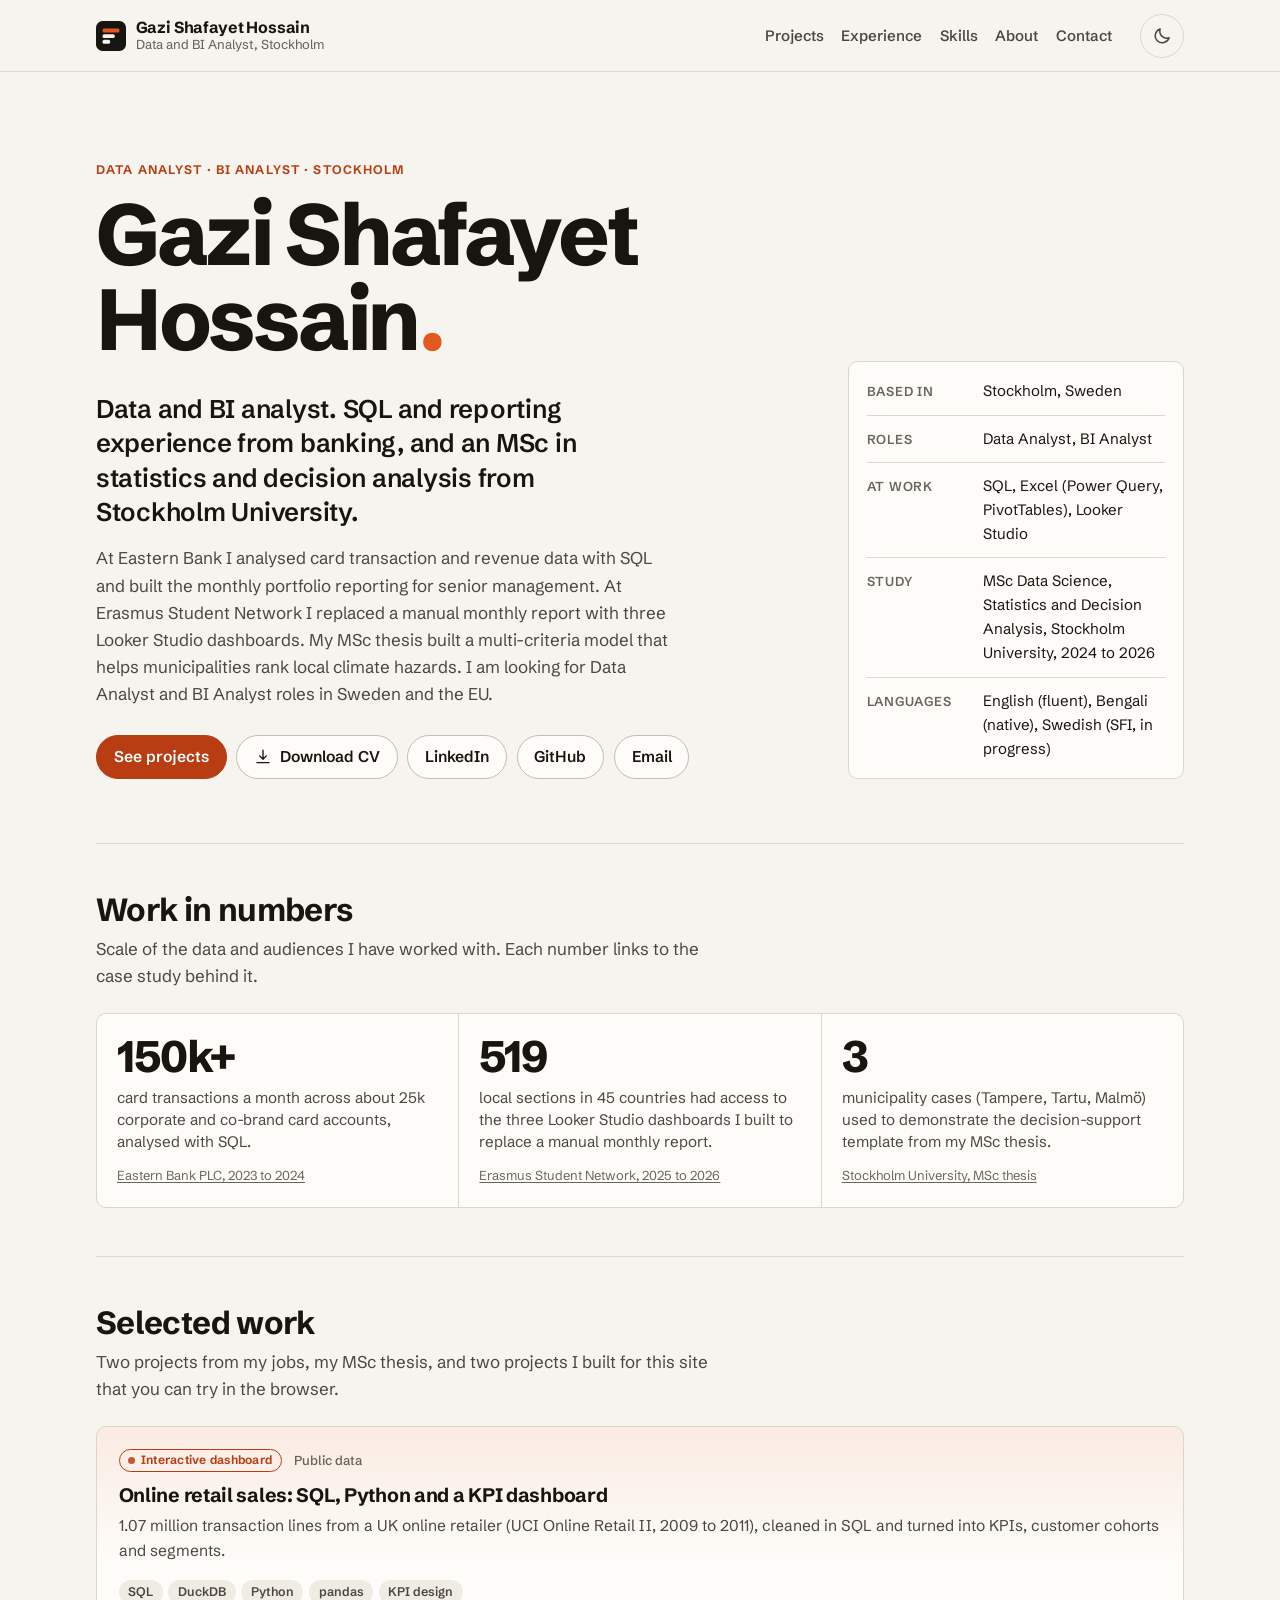
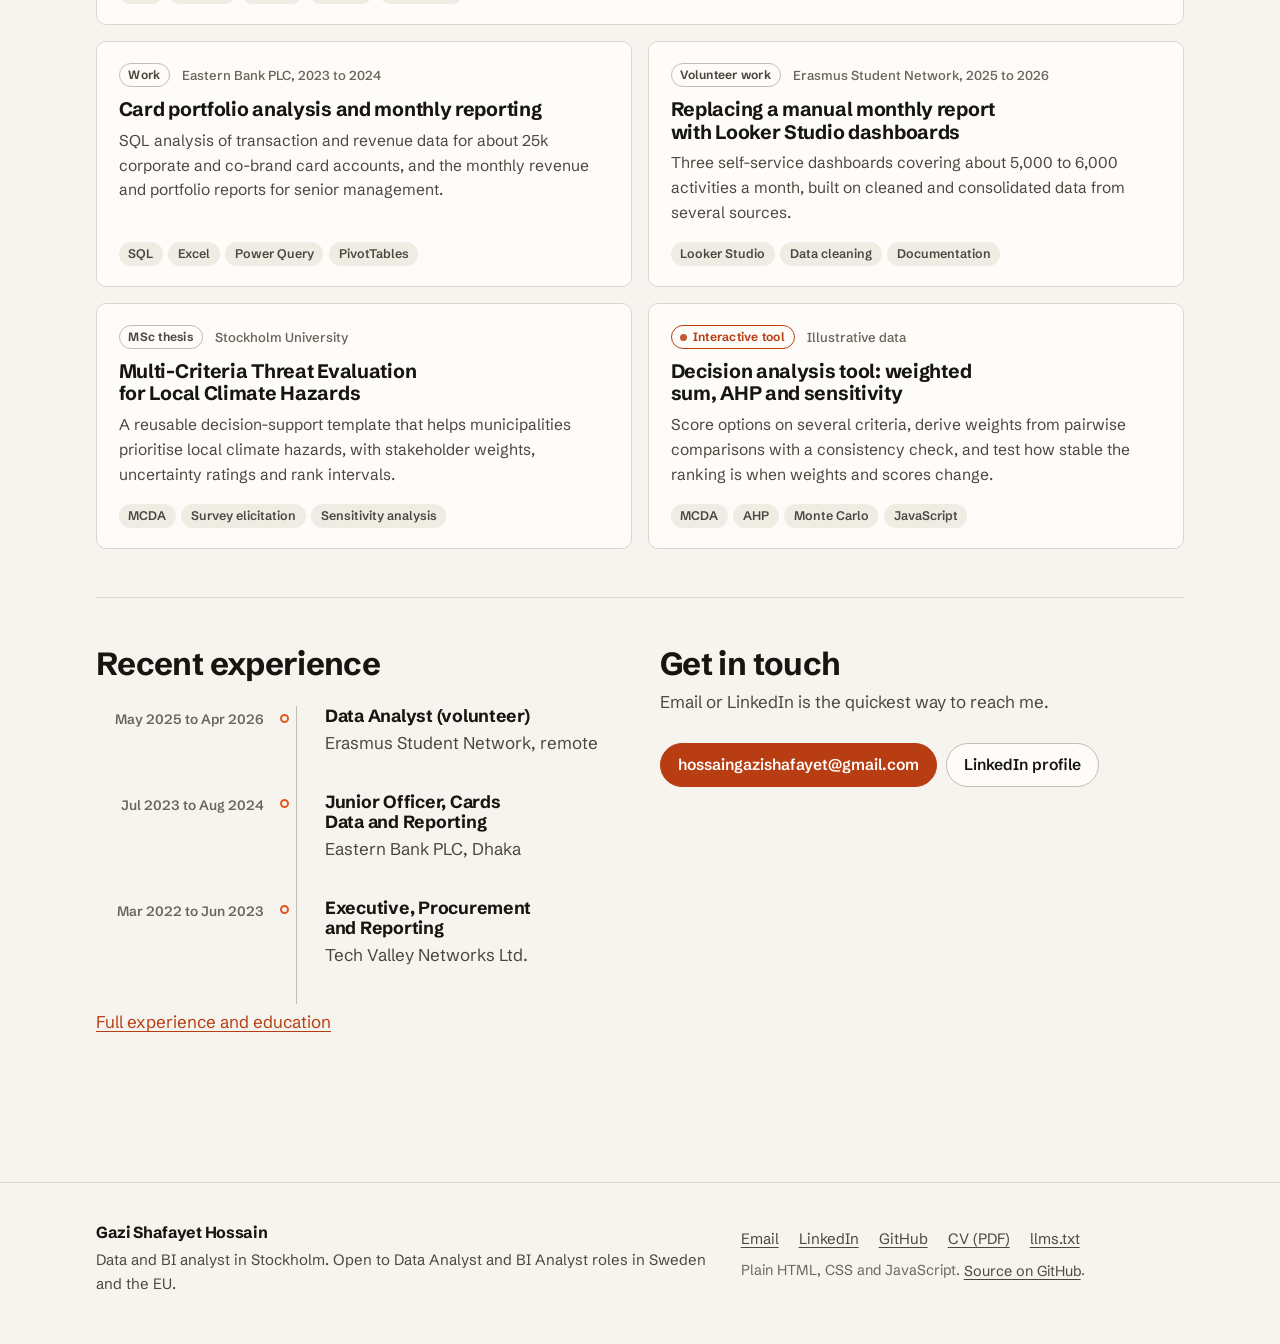
==== index.html @ 0bd7e6c5 "Scaffold site: design tokens, shared layout script, home page Co-Authored-By: Claude Opus 5.5 <norep" ====
<!doctype html>
<html lang="en">
<head>
<meta charset="utf-8">
<title>Gazi Shafayet Hossain | Data Analyst and BI Analyst in Stockholm</title>
<meta name="description" content="Data and BI analyst in Stockholm with SQL, Excel and Looker Studio work experience and an MSc in Data Science, Statistics and Decision Analysis.">
<link rel="canonical" href="https://gazish.github.io/">
<!-- layout:head -->
<meta name="viewport" content="width=device-width, initial-scale=1">
<script>try{var t=localStorage.getItem('theme');if(t==='light'||t==='dark')document.documentElement.setAttribute('data-theme',t)}catch(e){}</script>
<link rel="preload" href="/assets/fonts/schibsted-grotesk-latin-wght-normal.woff2" as="font" type="font/woff2" crossorigin>
<link rel="stylesheet" href="/assets/css/site.css">
<link rel="icon" href="/favicon.svg" type="image/svg+xml">
<link rel="icon" href="/assets/img/favicon-32.png" type="image/png" sizes="32x32">
<link rel="apple-touch-icon" href="/assets/img/apple-touch-icon.png">
<meta name="theme-color" content="#f6f4ef" media="(prefers-color-scheme: light)">
<meta name="theme-color" content="#131210" media="(prefers-color-scheme: dark)">
<meta name="author" content="Gazi Shafayet Hossain">
<meta property="og:type" content="profile">
<meta property="og:site_name" content="Gazi Shafayet Hossain">
<meta property="og:locale" content="en_GB">
<meta property="og:title" content="Gazi Shafayet Hossain | Data Analyst and BI Analyst in Stockholm">
<meta property="og:description" content="Data and BI analyst in Stockholm with SQL, Excel and Looker Studio work experience and an MSc in Data Science, Statistics and Decision Analysis.">
<meta property="og:url" content="https://gazish.github.io/">
<meta property="og:image" content="https://gazish.github.io/assets/img/og-card.png">
<meta property="og:image:width" content="1200">
<meta property="og:image:height" content="630">
<meta property="og:image:alt" content="Gazi Shafayet Hossain, Data and BI Analyst in Stockholm">
<meta property="profile:first_name" content="Gazi Shafayet">
<meta property="profile:last_name" content="Hossain">
<meta name="twitter:card" content="summary_large_image">
<meta name="twitter:title" content="Gazi Shafayet Hossain | Data Analyst and BI Analyst in Stockholm">
<meta name="twitter:description" content="Data and BI analyst in Stockholm with SQL, Excel and Looker Studio work experience and an MSc in Data Science, Statistics and Decision Analysis.">
<meta name="twitter:image" content="https://gazish.github.io/assets/img/og-card.png">
<!-- /layout:head -->
<script type="application/ld+json">
{
  "@context": "https://schema.org",
  "@graph": [
    {
      "@type": "Person",
      "@id": "https://gazish.github.io/#person",
      "name": "Gazi Shafayet Hossain",
      "givenName": "Gazi Shafayet",
      "familyName": "Hossain",
      "url": "https://gazish.github.io/",
      "jobTitle": "Data Analyst",
      "description": "Data and BI analyst based in Stockholm. SQL, Excel (Power Query, PivotTables) and Looker Studio at work in banking and at Erasmus Student Network; MSc in Data Science, Statistics and Decision Analysis from Stockholm University.",
      "email": "mailto:hossaingazishafayet@gmail.com",
      "address": { "@type": "PostalAddress", "addressLocality": "Stockholm", "addressCountry": "SE" },
      "alumniOf": [
        { "@type": "CollegeOrUniversity", "name": "Stockholm University", "sameAs": "https://www.su.se/" },
        { "@type": "CollegeOrUniversity", "name": "North South University", "sameAs": "https://www.northsouth.edu/" }
      ],
      "hasCredential": [
        { "@type": "EducationalOccupationalCredential", "credentialCategory": "degree", "name": "MSc in Data Science, Statistics and Decision Analysis", "recognizedBy": { "@type": "CollegeOrUniversity", "name": "Stockholm University" } },
        { "@type": "EducationalOccupationalCredential", "credentialCategory": "degree", "name": "BSc in Computer Science and Engineering", "recognizedBy": { "@type": "CollegeOrUniversity", "name": "North South University" } }
      ],
      "knowsAbout": [
        "Data analysis", "Business intelligence", "Reporting", "KPI design", "Dashboard design",
        "SQL", "Microsoft Excel", "Power Query", "PivotTables", "Looker Studio",
        "Python", "pandas", "NumPy", "R", "Power BI", "Tableau",
        "Statistics", "Multi-criteria decision analysis", "Analytic hierarchy process",
        "Sensitivity analysis", "Uncertainty analysis", "Decision analysis"
      ],
      "knowsLanguage": [
        { "@type": "Language", "name": "English", "alternateName": "en" },
        { "@type": "Language", "name": "Bengali", "alternateName": "bn" },
        { "@type": "Language", "name": "Swedish", "alternateName": "sv" }
      ],
      "sameAs": [
        "https://www.linkedin.com/in/gazishafayet",
        "https://github.com/gazish"
      ]
    },
    {
      "@type": "WebSite",
      "@id": "https://gazish.github.io/#website",
      "url": "https://gazish.github.io/",
      "name": "Gazi Shafayet Hossain",
      "inLanguage": "en",
      "publisher": { "@id": "https://gazish.github.io/#person" }
    },
    {
      "@type": "ProfilePage",
      "@id": "https://gazish.github.io/#profilepage",
      "url": "https://gazish.github.io/",
      "name": "Gazi Shafayet Hossain | Data Analyst and BI Analyst in Stockholm",
      "dateModified": "2026-11-04",
      "inLanguage": "en",
      "isPartOf": { "@id": "https://gazish.github.io/#website" },
      "mainEntity": { "@id": "https://gazish.github.io/#person" }
    }
  ]
}
</script>
</head>
<body>
<!-- layout:header -->
<a class="skip-link" href="#main">Skip to content</a>
<header class="site-header">
  <div class="container">
    <a class="brand" href="/" aria-current="page">
      <svg class="brand-mark" viewBox="0 0 32 32" aria-hidden="true" focusable="false"><rect width="32" height="32" rx="7" fill="var(--ink)"/><rect x="7" y="8" width="18" height="4.2" rx="1.6" fill="var(--accent-mark)"/><rect x="7" y="14" width="13" height="4.2" rx="1.6" fill="var(--bg)"/><rect x="7" y="20" width="8" height="4.2" rx="1.6" fill="var(--bg)"/></svg>
      <span class="brand-name">Gazi Shafayet Hossain<span>Data and BI Analyst, Stockholm</span></span>
    </a>
    <nav class="site-nav" aria-label="Main">
      <ul>
        <li><a href="/projects/">Projects</a></li>
        <li><a href="/experience/">Experience</a></li>
        <li><a href="/skills/">Skills</a></li>
        <li><a href="/about/">About</a></li>
        <li><a href="/contact/">Contact</a></li>
      </ul>
    </nav>
    <button class="theme-toggle" type="button" aria-label="Dark theme" aria-pressed="false">
      <svg class="i-moon" viewBox="0 0 24 24" fill="none" stroke="currentColor" stroke-width="1.8" stroke-linecap="round" stroke-linejoin="round" aria-hidden="true" focusable="false"><path d="M20.5 14.2A8.5 8.5 0 0 1 9.8 3.5a8.5 8.5 0 1 0 10.7 10.7Z"/></svg>
      <svg class="i-sun" viewBox="0 0 24 24" fill="none" stroke="currentColor" stroke-width="1.8" stroke-linecap="round" aria-hidden="true" focusable="false"><circle cx="12" cy="12" r="4.2"/><path d="M12 2.5v2.2M12 19.3v2.2M4.6 4.6l1.6 1.6M17.8 17.8l1.6 1.6M2.5 12h2.2M19.3 12h2.2M4.6 19.4l1.6-1.6M17.8 6.2l1.6-1.6"/></svg>
    </button>
  </div>
</header>
<!-- /layout:header -->

<main id="main">
  <div class="container">
    <section class="hero" aria-labelledby="hero-title">
      <div>
        <p class="eyebrow">Data Analyst · BI Analyst · Stockholm</p>
        <h1 id="hero-title">Gazi Shafayet Hossain<span class="accent-dot" aria-hidden="true">.</span></h1>
        <p class="position">Data and BI analyst. SQL and reporting experience from banking, and an MSc in statistics and decision analysis from Stockholm University.</p>
        <p class="intro">At Eastern Bank I analysed card transaction and revenue data with SQL and built the monthly portfolio reporting for senior management. At Erasmus Student Network I replaced a manual monthly report with three Looker Studio dashboards. My MSc thesis built a multi-criteria model that helps municipalities rank local climate hazards. I am looking for Data Analyst and BI Analyst roles in Sweden and the EU.</p>
        <ul class="btn-row">
          <li><a class="btn btn-primary" href="/projects/">See projects</a></li>
          <li><a class="btn" href="/cv/Gazi_Shafayet_Hossain_CV.pdf" download><svg viewBox="0 0 24 24" fill="none" stroke="currentColor" stroke-width="1.8" stroke-linecap="round" stroke-linejoin="round" aria-hidden="true" focusable="false"><path d="M12 3v12m0 0-4.5-4.5M12 15l4.5-4.5M4 19.5h16"/></svg>Download CV <span class="visually-hidden">(PDF)</span></a></li>
          <li><a class="btn" href="https://www.linkedin.com/in/gazishafayet" rel="me">LinkedIn</a></li>
          <li><a class="btn" href="https://github.com/gazish" rel="me">GitHub</a></li>
          <li><a class="btn" href="mailto:hossaingazishafayet@gmail.com">Email</a></li>
        </ul>
      </div>
      <dl class="facts" aria-label="Key facts">
        <div><dt>Based in</dt><dd>Stockholm, Sweden</dd></div>
        <div><dt>Roles</dt><dd>Data Analyst, BI Analyst</dd></div>
        <div><dt>At work</dt><dd>SQL, Excel (Power Query, PivotTables), Looker Studio</dd></div>
        <div><dt>Study</dt><dd>MSc Data Science, Statistics and Decision Analysis, Stockholm University, 2024 to 2026</dd></div>
        <div><dt>Languages</dt><dd>English (fluent), Bengali (native), Swedish (SFI, in progress)</dd></div>
      </dl>
    </section>

    <section class="section" aria-labelledby="evidence-title">
      <div class="section-head">
        <h2 id="evidence-title">Work in numbers</h2>
        <p>Scale of the data and audiences I have worked with. Each number links to the case study behind it.</p>
      </div>
      <ul class="stats">
        <li>
          <span class="stat-value">150k+</span>
          <p class="stat-label">card transactions a month across about 25k corporate and co-brand card accounts, analysed with SQL.</p>
          <span class="stat-source"><a href="/projects/eastern-bank-card-reporting/">Eastern Bank PLC, 2023 to 2024</a></span>
        </li>
        <li>
          <span class="stat-value">519</span>
          <p class="stat-label">local sections in 45 countries had access to the three Looker Studio dashboards I built to replace a manual monthly report.</p>
          <span class="stat-source"><a href="/projects/esn-looker-studio-dashboards/">Erasmus Student Network, 2025 to 2026</a></span>
        </li>
        <li>
          <span class="stat-value">3</span>
          <p class="stat-label">municipality cases (Tampere, Tartu, Malmö) used to demonstrate the decision-support template from my MSc thesis.</p>
          <span class="stat-source"><a href="/projects/thesis-climate-hazard-mcda/">Stockholm University, MSc thesis</a></span>
        </li>
      </ul>
    </section>

    <section class="section" aria-labelledby="work-title">
      <div class="section-head">
        <h2 id="work-title">Selected work</h2>
        <p>Two projects from my jobs, my MSc thesis, and two projects I built for this site that you can try in the browser.</p>
      </div>
      <ul class="cards">
        <li class="wide">
          <article class="card feature">
            <p class="kicker"><span class="badge badge-accent">Interactive dashboard</span><span>Public data</span></p>
            <h3><a href="/projects/online-retail-analytics/">Online retail sales: SQL, Python and a KPI dashboard</a></h3>
            <p>1.07 million transaction lines from a UK online retailer (UCI Online Retail II, 2009 to 2011), cleaned in SQL and turned into KPIs, customer cohorts and segments.</p>
            <ul class="tags" aria-label="Tools"><li>SQL</li><li>DuckDB</li><li>Python</li><li>pandas</li><li>KPI design</li></ul>
          </article>
        </li>
        <li>
          <article class="card">
            <p class="kicker"><span class="badge plain">Work</span><span>Eastern Bank PLC, 2023 to 2024</span></p>
            <h3><a href="/projects/eastern-bank-card-reporting/">Card portfolio analysis and monthly reporting</a></h3>
            <p>SQL analysis of transaction and revenue data for about 25k corporate and co-brand card accounts, and the monthly revenue and portfolio reports for senior management.</p>
            <ul class="tags" aria-label="Tools"><li>SQL</li><li>Excel</li><li>Power Query</li><li>PivotTables</li></ul>
          </article>
        </li>
        <li>
          <article class="card">
            <p class="kicker"><span class="badge plain">Volunteer work</span><span>Erasmus Student Network, 2025 to 2026</span></p>
            <h3><a href="/projects/esn-looker-studio-dashboards/">Replacing a manual monthly report with Looker Studio dashboards</a></h3>
            <p>Three self-service dashboards covering about 5,000 to 6,000 activities a month, built on cleaned and consolidated data from several sources.</p>
            <ul class="tags" aria-label="Tools"><li>Looker Studio</li><li>Data cleaning</li><li>Documentation</li></ul>
          </article>
        </li>
        <li>
          <article class="card">
            <p class="kicker"><span class="badge plain">MSc thesis</span><span>Stockholm University</span></p>
            <h3><a href="/projects/thesis-climate-hazard-mcda/">Multi-Criteria Threat Evaluation for Local Climate Hazards</a></h3>
            <p>A reusable decision-support template that helps municipalities prioritise local climate hazards, with stakeholder weights, uncertainty ratings and rank intervals.</p>
            <ul class="tags" aria-label="Methods"><li>MCDA</li><li>Survey elicitation</li><li>Sensitivity analysis</li></ul>
          </article>
        </li>
        <li>
          <article class="card">
            <p class="kicker"><span class="badge badge-accent">Interactive tool</span><span>Illustrative data</span></p>
            <h3><a href="/projects/decision-analysis-tool/">Decision analysis tool: weighted sum, AHP and sensitivity</a></h3>
            <p>Score options on several criteria, derive weights from pairwise comparisons with a consistency check, and test how stable the ranking is when weights and scores change.</p>
            <ul class="tags" aria-label="Methods"><li>MCDA</li><li>AHP</li><li>Monte Carlo</li><li>JavaScript</li></ul>
          </article>
        </li>
      </ul>
    </section>

    <section class="section" aria-labelledby="exp-title">
      <div class="two-col">
        <div>
          <div class="section-head">
            <h2 id="exp-title">Recent experience</h2>
          </div>
          <ol class="timeline">
            <li><div class="when">May 2025 to Apr 2026</div><div class="body"><h3>Data Analyst (volunteer)</h3><p class="org">Erasmus Student Network, remote</p></div></li>
            <li><div class="when">Jul 2023 to Aug 2024</div><div class="body"><h3>Junior Officer, Cards Data and Reporting</h3><p class="org">Eastern Bank PLC, Dhaka</p></div></li>
            <li><div class="when">Mar 2022 to Jun 2023</div><div class="body"><h3>Executive, Procurement and Reporting</h3><p class="org">Tech Valley Networks Ltd.</p></div></li>
          </ol>
          <p><a href="/experience/">Full experience and education</a></p>
        </div>
        <div>
          <div class="section-head">
            <h2 id="contact-title">Get in touch</h2>
            <p>Email or LinkedIn is the quickest way to reach me.</p>
          </div>
          <ul class="btn-row">
            <li><a class="btn btn-primary" href="mailto:hossaingazishafayet@gmail.com">hossaingazishafayet@gmail.com</a></li>
            <li><a class="btn" href="https://www.linkedin.com/in/gazishafayet">LinkedIn profile</a></li>
          </ul>
        </div>
      </div>
    </section>
  </div>
</main>

<!-- layout:footer -->
<footer class="site-footer">
  <div class="container">
    <div>
      <h2>Gazi Shafayet Hossain</h2>
      <p>Data and BI analyst in Stockholm. Open to Data Analyst and BI Analyst roles in Sweden and the EU.</p>
    </div>
    <div>
      <h2 class="visually-hidden">Links</h2>
      <ul>
        <li><a href="mailto:hossaingazishafayet@gmail.com">Email</a></li>
        <li><a href="https://www.linkedin.com/in/gazishafayet" rel="me">LinkedIn</a></li>
        <li><a href="https://github.com/gazish" rel="me">GitHub</a></li>
        <li><a href="/cv/Gazi_Shafayet_Hossain_CV.pdf">CV (PDF)</a></li>
        <li><a href="/llms.txt">llms.txt</a></li>
      </ul>
      <p class="meta">Plain HTML, CSS and JavaScript. <a href="https://github.com/gazish/gazish.github.io">Source on GitHub</a>.</p>
    </div>
  </div>
</footer>
<script src="/assets/js/site.js" defer></script>
<!-- /layout:footer -->
</body>
</html>
---- assets/css/site.css ----
/* Site styles for gazish.github.io
   One accent colour (vermilion), warm paper neutrals, Schibsted Grotesk.
   Mobile first. Light and dark themes share the same token names. */

@font-face {
  font-family: "Schibsted Grotesk";
  font-style: normal;
  font-display: swap;
  font-weight: 400 900;
  src: url("/assets/fonts/schibsted-grotesk-latin-wght-normal.woff2") format("woff2-variations"),
       url("/assets/fonts/schibsted-grotesk-latin-wght-normal.woff2") format("woff2");
  unicode-range: U+0000-00FF, U+0131, U+0152-0153, U+02BB-02BC, U+02C6, U+02DA, U+02DC, U+0304, U+0308, U+0329, U+2000-206F, U+20AC, U+2122, U+2191, U+2193, U+2212, U+2215, U+FEFF, U+FFFD;
}

:root {
  color-scheme: light;
  --bg: #f6f4ef;
  --surface: #fdfcf9;
  --surface-2: #efece4;
  --ink: #17150f;
  --ink-2: #4b473f;
  --muted: #6b665c;
  --line: #dcd7cc;
  --line-strong: #c4beb1;
  --accent: #b93d12;          /* text, links, buttons: 5.1:1 on bg */
  --accent-mark: #e2581f;     /* chart marks and small fills: 3.6:1 on surface */
  --accent-wash: rgba(226, 88, 31, 0.10);
  --on-accent: #ffffff;
  --focus: #b93d12;
  --good: #1d6b2e;
  --bad: #a3271b;

  /* chart furniture and categorical slots (validated, see NOTES.md) */
  --grid: #e7e3da;
  --axis: #c4beb1;
  --de-emph: #a8a397;
  --s1: #2a78d6; --s2: #eb6834; --s3: #1baf7a; --s4: #eda100;
  --s5: #e87ba4; --s6: #008300; --s7: #6250d6;

  --font: "Schibsted Grotesk", system-ui, -apple-system, "Segoe UI", Roboto, sans-serif;
  --mono: ui-monospace, "SFMono-Regular", "Cascadia Mono", Menlo, Consolas, monospace;
  --radius: 10px;
  --radius-sm: 6px;
  --gutter: 1rem;
  --maxw: 72rem;
  --prose: 40rem;
}

@media (prefers-color-scheme: dark) {
  :root:not([data-theme="light"]) {
    color-scheme: dark;
    --bg: #131210;
    --surface: #1c1b18;
    --surface-2: #24221f;
    --ink: #f1eee6;
    --ink-2: #c8c3b7;
    --muted: #9a9488;
    --line: #2f2d29;
    --line-strong: #45423c;
    --accent: #ff8a57;
    --accent-mark: #f26b33;
    --accent-wash: rgba(255, 138, 87, 0.12);
    --on-accent: #131210;
    --focus: #ff8a57;
    --good: #5cc46f;
    --bad: #ff7a6b;
    --grid: #2a2825;
    --axis: #45423c;
    --de-emph: #6a655c;
    --s1: #3987e5; --s2: #d95926; --s3: #199e70; --s4: #c98500;
    --s5: #d55181; --s6: #008300; --s7: #9085e9;
  }
}
:root[data-theme="dark"] {
  color-scheme: dark;
  --bg: #131210;
  --surface: #1c1b18;
  --surface-2: #24221f;
  --ink: #f1eee6;
  --ink-2: #c8c3b7;
  --muted: #9a9488;
  --line: #2f2d29;
  --line-strong: #45423c;
  --accent: #ff8a57;
  --accent-mark: #f26b33;
  --accent-wash: rgba(255, 138, 87, 0.12);
  --on-accent: #131210;
  --focus: #ff8a57;
  --good: #5cc46f;
  --bad: #ff7a6b;
  --grid: #2a2825;
  --axis: #45423c;
  --de-emph: #6a655c;
  --s1: #3987e5; --s2: #d95926; --s3: #199e70; --s4: #c98500;
  --s5: #d55181; --s6: #008300; --s7: #9085e9;
}

/* ---------- base ---------- */
*, *::before, *::after { box-sizing: border-box; }
html { -webkit-text-size-adjust: 100%; text-size-adjust: 100%; scroll-padding-top: 1rem; }
body {
  margin: 0;
  background: var(--bg);
  color: var(--ink);
  font-family: var(--font);
  font-size: 1.0625rem;
  line-height: 1.6;
  font-optical-sizing: auto;
  text-rendering: optimizeLegibility;
  -webkit-font-smoothing: antialiased;
}
img, svg { max-width: 100%; height: auto; }
h1, h2, h3, h4 { line-height: 1.15; margin: 0 0 0.6em; font-weight: 700; letter-spacing: -0.015em; text-wrap: balance; }
h1 { font-size: clamp(2.1rem, 3.2vw + 1.2rem, 3.4rem); letter-spacing: -0.03em; font-weight: 750; }
h2 { font-size: clamp(1.45rem, 1.2vw + 1.1rem, 2rem); letter-spacing: -0.02em; }
h3 { font-size: 1.2rem; }
h4 { font-size: 1rem; }
p, ul, ol, dl, figure, table, pre, blockquote { margin: 0 0 1.1em; }
p { text-wrap: pretty; }
ul, ol { padding-left: 1.25em; }
li + li { margin-top: 0.35em; }
a { color: var(--accent); text-decoration-thickness: 1px; text-underline-offset: 0.18em; }
a:hover { text-decoration-thickness: 2px; }
strong { font-weight: 650; }
small { font-size: 0.875rem; }
hr { border: 0; border-top: 1px solid var(--line); margin: 2.5rem 0; }
code, kbd, samp { font-family: var(--mono); font-size: 0.9em; }
:not(pre) > code { background: var(--surface-2); padding: 0.1em 0.35em; border-radius: 4px; }
pre {
  font-family: var(--mono); font-size: 0.85rem; line-height: 1.55;
  background: var(--surface); border: 1px solid var(--line); border-radius: var(--radius-sm);
  padding: 1rem; overflow-x: auto; tab-size: 2;
}
::selection { background: var(--accent-mark); color: #fff; }

:focus { outline: none; }
:focus-visible { outline: 2px solid var(--focus); outline-offset: 3px; border-radius: 3px; }

.skip-link {
  position: absolute; left: 0.75rem; top: -3rem; z-index: 100;
  background: var(--ink); color: var(--bg); padding: 0.6rem 1rem; border-radius: var(--radius-sm);
  font-weight: 600; text-decoration: none;
}
.skip-link:focus { top: 0.75rem; }
.visually-hidden {
  position: absolute !important; width: 1px; height: 1px; padding: 0; margin: -1px;
  overflow: hidden; clip: rect(0 0 0 0); white-space: nowrap; border: 0;
}

.container { width: 100%; max-width: var(--maxw); margin-inline: auto; padding-inline: var(--gutter); }
@media (min-width: 40em) { :root { --gutter: 1.5rem; } }
@media (min-width: 64em) { :root { --gutter: 2rem; } }
.prose { max-width: var(--prose); }
.prose > :last-child { margin-bottom: 0; }

/* ---------- header ---------- */
.site-header { border-bottom: 1px solid var(--line); background: var(--bg); }
.site-header .container {
  display: flex; flex-wrap: wrap; align-items: center; gap: 0.5rem 1.25rem;
  padding-block: 0.85rem;
}
.brand {
  display: inline-flex; align-items: center; gap: 0.6rem;
  color: var(--ink); text-decoration: none; font-weight: 700; letter-spacing: -0.01em; margin-right: auto;
  min-height: 44px;
}
.brand-mark { width: 30px; height: 30px; flex: none; }
.brand-name { font-size: 1rem; line-height: 1.2; }
.brand-name span { display: block; font-weight: 450; font-size: 0.8125rem; color: var(--muted); letter-spacing: 0; }
.site-nav { order: 3; width: 100%; }
.site-nav ul { display: flex; flex-wrap: wrap; gap: 0 0.1rem; list-style: none; margin: 0; padding: 0; }
.site-nav li { margin: 0; }
.site-nav a {
  display: inline-flex; align-items: center; min-height: 40px; padding: 0 0.5rem;
  color: var(--ink-2); text-decoration: none; font-weight: 550; font-size: 0.9375rem; border-radius: var(--radius-sm);
}
.site-nav li:first-child a { padding-left: 0; }
.site-nav a:hover { color: var(--ink); background: var(--surface-2); }
.site-nav li:first-child a:hover { padding-left: 0.6rem; margin-left: 0; }
.site-nav a[aria-current="page"], .site-nav a[aria-current="true"] { color: var(--ink); box-shadow: inset 0 -2px 0 var(--accent-mark); border-radius: 0; }
.theme-toggle {
  order: 2; display: inline-grid; place-items: center; width: 44px; height: 44px;
  background: transparent; color: var(--ink-2); border: 1px solid var(--line); border-radius: 999px; cursor: pointer;
}
.theme-toggle:hover { color: var(--ink); border-color: var(--line-strong); }
.theme-toggle svg { width: 20px; height: 20px; }
.theme-toggle .i-sun { display: none; }
:root[data-theme="dark"] .theme-toggle .i-sun { display: block; }
:root[data-theme="dark"] .theme-toggle .i-moon { display: none; }
@media (prefers-color-scheme: dark) {
  :root:not([data-theme="light"]) .theme-toggle .i-sun { display: block; }
  :root:not([data-theme="light"]) .theme-toggle .i-moon { display: none; }
}
@media (min-width: 52em) {
  .site-nav { order: 2; width: auto; }
  .site-nav li:first-child a { padding-left: 0.6rem; }
  .theme-toggle { order: 3; }
}

/* ---------- footer ---------- */
.site-footer { border-top: 1px solid var(--line); margin-top: 5rem; padding-block: 2.5rem 3rem; color: var(--ink-2); font-size: 0.9375rem; }
.site-footer .container { display: grid; gap: 1.5rem; }
.site-footer h2 { font-size: 1rem; margin-bottom: 0.4rem; color: var(--ink); }
.site-footer ul { list-style: none; padding: 0; margin: 0; display: flex; flex-wrap: wrap; gap: 0.25rem 1.25rem; }
.site-footer li { margin: 0; }
.site-footer a { color: var(--ink-2); display: inline-flex; min-height: 32px; align-items: center; }
.site-footer a:hover { color: var(--accent); }
.site-footer p { margin: 0; }
@media (min-width: 48em) { .site-footer .container { grid-template-columns: 1.4fr 1fr; align-items: start; } }

/* ---------- typographic helpers ---------- */
.eyebrow {
  display: block; font-size: 0.78rem; font-weight: 650; letter-spacing: 0.09em; text-transform: uppercase;
  color: var(--accent); margin: 0 0 0.75rem;
}
.lede { font-size: clamp(1.125rem, 0.6vw + 1rem, 1.3rem); line-height: 1.5; color: var(--ink-2); max-width: 38rem; }
.muted { color: var(--muted); }
.meta { font-size: 0.9rem; color: var(--muted); }
.num { font-variant-numeric: tabular-nums; }

/* ---------- buttons ---------- */
.btn-row { display: flex; flex-wrap: wrap; gap: 0.6rem; margin: 1.75rem 0 0; padding: 0; list-style: none; }
.btn-row li { margin: 0; }
.btn {
  display: inline-flex; align-items: center; gap: 0.5rem; min-height: 44px; padding: 0.55rem 1.05rem;
  border-radius: 999px; border: 1px solid var(--line-strong); background: var(--surface); color: var(--ink);
  font: inherit; font-weight: 600; font-size: 0.975rem; text-decoration: none; cursor: pointer; line-height: 1.2;
  transition: border-color .15s ease, background-color .15s ease, transform .15s ease;
}
.btn:hover { border-color: var(--ink-2); text-decoration: none; }
.btn svg { width: 18px; height: 18px; flex: none; }
.btn-primary { background: var(--accent); border-color: var(--accent); color: var(--on-accent); }
.btn-primary:hover { background: var(--ink); border-color: var(--ink); color: var(--bg); }
.btn-small { min-height: 36px; padding: 0.35rem 0.8rem; font-size: 0.875rem; }

/* ---------- sections ---------- */
main { display: block; }
.section { padding-block: 3rem; border-top: 1px solid var(--line); }
.section:first-child, .page-head + .section { border-top: 0; }
.section-head { margin-bottom: 1.5rem; }
.section-head h2 { margin-bottom: 0.35rem; }
.section-head p { color: var(--ink-2); margin: 0; max-width: var(--prose); }
@media (min-width: 64em) {
  .section.split { display: grid; grid-template-columns: 15rem 1fr; gap: 3rem; }
  .section.split > .section-head { position: sticky; top: 1.5rem; align-self: start; }
}

.page-head { padding-block: 3rem 1.5rem; }
.page-head h1 { margin-bottom: 0.4em; }
@media (min-width: 48em) { .page-head { padding-block: 4.5rem 2rem; } }

/* breadcrumb */
.crumbs { font-size: 0.875rem; color: var(--muted); margin-bottom: 1.25rem; }
.crumbs ol { list-style: none; padding: 0; margin: 0; display: flex; flex-wrap: wrap; gap: 0.35rem; }
.crumbs li { margin: 0; }
.crumbs li + li::before { content: "/"; margin-right: 0.35rem; color: var(--line-strong); }
.crumbs a { color: var(--ink-2); }

/* ---------- home hero ---------- */
.hero { padding-block: 3rem 2.5rem; display: grid; gap: 2.5rem; }
.hero h1 { font-size: clamp(2.6rem, 6.5vw + 0.5rem, 5.4rem); line-height: 0.98; letter-spacing: -0.04em; margin-bottom: 0.35em; }
.hero h1 .accent-dot { color: var(--accent-mark); }
.hero .position { font-size: clamp(1.25rem, 1.2vw + 1rem, 1.6rem); line-height: 1.35; font-weight: 600; letter-spacing: -0.01em; max-width: 34rem; margin-bottom: 0.9rem; }
.hero .intro { color: var(--ink-2); max-width: 36rem; margin-bottom: 0; }
@media (min-width: 64em) {
  .hero { grid-template-columns: minmax(0, 1fr) 21rem; align-items: end; padding-block: 5.5rem 4rem; gap: 4rem; }
}

.facts {
  margin: 0; background: var(--surface); border: 1px solid var(--line); border-radius: var(--radius);
  padding: 0.4rem 1.1rem; font-size: 0.9375rem;
}
.facts div { display: grid; grid-template-columns: 6.5rem 1fr; gap: 0.75rem; padding: 0.7rem 0; border-top: 1px solid var(--line); }
.facts div:first-child { border-top: 0; }
.facts dt { color: var(--muted); font-size: 0.8125rem; font-weight: 600; text-transform: uppercase; letter-spacing: 0.06em; padding-top: 0.12rem; }
.facts dd { margin: 0; }

/* ---------- stat tiles (evidence strip) ---------- */
.stats { display: grid; gap: 1px; background: var(--line); border: 1px solid var(--line); border-radius: var(--radius); overflow: hidden; margin: 0; padding: 0; list-style: none; }
.stats > li { background: var(--surface); padding: 1.25rem 1.25rem 1.35rem; margin: 0; display: flex; flex-direction: column; }
.stat-value { font-size: clamp(2rem, 2.5vw + 1.2rem, 2.75rem); font-weight: 750; letter-spacing: -0.03em; line-height: 1; margin-bottom: 0.55rem; }
.stat-value small { font-size: 0.45em; font-weight: 600; letter-spacing: 0; color: var(--ink-2); margin-left: 0.2em; }
.stat-label { color: var(--ink-2); font-size: 0.95rem; line-height: 1.45; margin: 0 0 0.75rem; }
.stat-source { margin-top: auto; font-size: 0.8125rem; color: var(--muted); }
.stat-source a { color: var(--muted); }
.stat-source a:hover { color: var(--accent); }
@media (min-width: 48em) { .stats { grid-template-columns: repeat(3, 1fr); } }

/* ---------- project cards ---------- */
.cards { display: grid; gap: 1rem; list-style: none; padding: 0; margin: 0; }
.cards > li { margin: 0; }
@media (min-width: 44em) { .cards { grid-template-columns: repeat(2, 1fr); } .cards > li.wide { grid-column: 1 / -1; } }
@media (min-width: 72em) { .cards.three { grid-template-columns: repeat(3, 1fr); } }
.card {
  position: relative; height: 100%; display: flex; flex-direction: column;
  background: var(--surface); border: 1px solid var(--line); border-radius: var(--radius);
  padding: 1.35rem 1.35rem 1.25rem; transition: border-color .15s ease, transform .2s ease;
}
.card:hover { border-color: var(--line-strong); transform: translateY(-2px); }
.card:focus-within { border-color: var(--accent); }
.card .kicker { display: flex; flex-wrap: wrap; gap: 0.4rem 0.75rem; align-items: center; font-size: 0.8125rem; color: var(--muted); margin-bottom: 0.7rem; font-weight: 550; }
.card h3 { font-size: 1.22rem; margin-bottom: 0.5rem; }
.card h3 a { color: var(--ink); text-decoration: none; }
.card h3 a::after { content: ""; position: absolute; inset: 0; border-radius: var(--radius); }
.card h3 a:focus-visible { outline: none; }
.card h3 a:focus-visible::after { outline: 2px solid var(--focus); outline-offset: 2px; }
.card p { color: var(--ink-2); font-size: 0.975rem; margin-bottom: 1rem; }
.card .result { color: var(--ink); font-size: 0.95rem; border-left: 2px solid var(--accent-mark); padding-left: 0.75rem; }
.card .tags { margin-top: auto; }
.card .more { margin-top: 0.9rem; font-weight: 600; font-size: 0.9rem; color: var(--accent); }
.card.feature { background: linear-gradient(180deg, var(--accent-wash), transparent 70%), var(--surface); }

.tags { display: flex; flex-wrap: wrap; gap: 0.35rem; list-style: none; padding: 0; margin: 0; }
.tags li { margin: 0; font-size: 0.78rem; font-weight: 600; color: var(--ink-2); background: var(--surface-2); border-radius: 999px; padding: 0.2rem 0.6rem; line-height: 1.4; }

.badge { display: inline-flex; align-items: center; gap: 0.35rem; font-size: 0.75rem; font-weight: 650; letter-spacing: 0.02em; padding: 0.15rem 0.55rem; border-radius: 999px; border: 1px solid var(--line-strong); color: var(--ink-2); line-height: 1.4; white-space: nowrap; }
.badge-accent { border-color: var(--accent); color: var(--accent); }
.badge::before { content: ""; width: 7px; height: 7px; border-radius: 50%; background: currentColor; opacity: .85; }
.badge.plain::before { display: none; }

/* ---------- timeline ---------- */
.timeline { list-style: none; margin: 0; padding: 0; }
.timeline > li { position: relative; margin: 0; padding: 0 0 1.75rem 1.5rem; border-left: 1px solid var(--line-strong); }
.timeline > li:last-child { padding-bottom: 0.25rem; }
.timeline > li::before { content: ""; position: absolute; left: -5px; top: 0.45rem; width: 9px; height: 9px; border-radius: 50%; background: var(--bg); border: 2px solid var(--accent-mark); }
.timeline .when { font-size: 0.85rem; color: var(--muted); font-weight: 600; font-variant-numeric: tabular-nums; margin-bottom: 0.15rem; }
.timeline h3 { font-size: 1.1rem; margin-bottom: 0.15rem; }
.timeline .org { color: var(--ink-2); margin-bottom: 0.5rem; }
.timeline ul { margin: 0.25rem 0 0; color: var(--ink-2); font-size: 0.975rem; }
.timeline .links { margin-top: 0.5rem; font-size: 0.925rem; }
@media (min-width: 48em) {
  .timeline > li { display: grid; grid-template-columns: 10.5rem 1fr; gap: 1.5rem; border-left: 0; padding-left: 0; }
  .timeline > li::before { left: 11.5rem; }
  .timeline > li > .when { padding-top: 0.15rem; text-align: right; }
  .timeline > li > .body { border-left: 1px solid var(--line-strong); padding-left: 1.75rem; margin-left: 0.5rem; padding-bottom: 0.5rem; }
  .timeline > li { padding-bottom: 0; }
  .timeline > li > .body { padding-bottom: 1.75rem; }
}

/* ---------- skills ---------- */
.legend-row { display: flex; flex-wrap: wrap; gap: 0.5rem 1rem; margin: 0 0 1.5rem; padding: 0; list-style: none; font-size: 0.9rem; color: var(--ink-2); }
.legend-row li { margin: 0; display: flex; gap: 0.5rem; align-items: center; }
.skill-groups { display: grid; gap: 1rem; }
@media (min-width: 52em) { .skill-groups { grid-template-columns: repeat(2, 1fr); } }
.skill-group { background: var(--surface); border: 1px solid var(--line); border-radius: var(--radius); padding: 1.25rem; }
.skill-group h3 { font-size: 1.05rem; }
.skill-list { list-style: none; margin: 0; padding: 0; }
.skill-list li { display: grid; grid-template-columns: 1fr auto; gap: 0.25rem 0.75rem; align-items: start; padding: 0.7rem 0; border-top: 1px solid var(--line); margin: 0; }
.skill-list li:first-child { border-top: 0; padding-top: 0.2rem; }
.skill-list .name { font-weight: 600; }
.skill-list .evidence { grid-column: 1 / -1; font-size: 0.9rem; color: var(--ink-2); }
.level-work { color: var(--accent); border-color: var(--accent); }
.level-study { color: var(--ink-2); }
.level-cert { color: var(--muted); border-style: dashed; }

/* ---------- case study ---------- */
.case-layout { display: grid; gap: 2.5rem; }
@media (min-width: 64em) { .case-layout { grid-template-columns: minmax(0, 1fr) 18rem; gap: 4rem; } .case-aside { order: 2; } }
.case-aside .facts { position: sticky; top: 1.5rem; }
.case-body h2 { margin-top: 2.5rem; padding-top: 1.75rem; border-top: 1px solid var(--line); font-size: clamp(1.3rem, 1vw + 1rem, 1.65rem); }
.case-body h2:first-child { margin-top: 0; padding-top: 0; border-top: 0; }
.case-body { max-width: 44rem; }
.case-body li { color: var(--ink); }

.callout {
  border: 1px solid var(--line-strong); border-left: 3px solid var(--accent-mark); background: var(--surface);
  border-radius: var(--radius-sm); padding: 0.9rem 1.1rem; margin: 0 0 1.5rem; font-size: 0.95rem; color: var(--ink-2);
}
.callout strong { color: var(--ink); }
.callout > :last-child { margin-bottom: 0; }

.keyresult { font-size: clamp(1.15rem, 0.5vw + 1rem, 1.3rem); line-height: 1.5; font-weight: 550; border-left: 3px solid var(--accent-mark); padding-left: 1rem; margin: 0 0 1.5rem; }

/* flow diagram (case studies) */
.flow { list-style: none; margin: 0 0 1.5rem; padding: 0; display: grid; gap: 0.5rem; counter-reset: step; }
.flow li { margin: 0; position: relative; background: var(--surface); border: 1px solid var(--line); border-radius: var(--radius-sm); padding: 0.75rem 0.9rem 0.75rem 2.9rem; font-size: 0.95rem; counter-increment: step; }
.flow li::before { content: counter(step); position: absolute; left: 0.85rem; top: 0.75rem; width: 1.4rem; height: 1.4rem; border-radius: 50%; display: grid; place-items: center; font-size: 0.75rem; font-weight: 700; color: var(--accent); border: 1.5px solid var(--accent); }
.flow li strong { display: block; color: var(--ink); }
.flow li span { color: var(--ink-2); }

/* ---------- tables ---------- */
.table-wrap { overflow-x: auto; margin: 0 0 1.5rem; border: 1px solid var(--line); border-radius: var(--radius-sm); background: var(--surface); }
table { border-collapse: collapse; width: 100%; font-size: 0.925rem; margin: 0; }
caption { text-align: left; font-size: 0.875rem; color: var(--muted); padding: 0.6rem 0.8rem; caption-side: top; }
th, td { text-align: left; padding: 0.55rem 0.8rem; border-top: 1px solid var(--line); vertical-align: top; }
thead th { border-top: 0; font-size: 0.8125rem; color: var(--muted); font-weight: 650; text-transform: uppercase; letter-spacing: 0.04em; background: var(--surface-2); }
td.n, th.n { text-align: right; font-variant-numeric: tabular-nums; white-space: nowrap; }

/* details / disclosure */
details { border: 1px solid var(--line); border-radius: var(--radius-sm); background: var(--surface); margin: 0 0 1rem; }
details > summary { cursor: pointer; padding: 0.75rem 1rem; font-weight: 600; list-style-position: inside; min-height: 44px; }
details > :not(summary) { margin-inline: 1rem; }
details[open] > summary { border-bottom: 1px solid var(--line); margin-bottom: 1rem; }
details > pre { margin-inline: 0; border: 0; border-radius: 0; background: transparent; }

/* contact */
.contact-list { list-style: none; padding: 0; margin: 0; display: grid; gap: 0.75rem; max-width: 36rem; }
.contact-list li { margin: 0; }
.contact-list a { display: flex; align-items: center; gap: 1rem; padding: 1rem 1.15rem; border: 1px solid var(--line); border-radius: var(--radius); background: var(--surface); text-decoration: none; color: var(--ink); }
.contact-list a:hover { border-color: var(--accent); }
.contact-list svg { width: 22px; height: 22px; color: var(--accent); flex: none; }
.contact-list .label { display: block; font-size: 0.8125rem; color: var(--muted); font-weight: 600; text-transform: uppercase; letter-spacing: 0.06em; }
.contact-list .value { display: block; font-weight: 600; overflow-wrap: anywhere; }

/* generic grids */
.two-col { display: grid; gap: 1.5rem; }
@media (min-width: 52em) { .two-col { grid-template-columns: 1fr 1fr; gap: 2.5rem; } }

/* motion */
@media (prefers-reduced-motion: reduce) {
  *, *::before, *::after { transition: none !important; animation: none !important; scroll-behavior: auto !important; }
  .card:hover { transform: none; }
}

/* forced colours */
@media (forced-colors: active) {
  .btn-primary { border: 2px solid ButtonText; }
  .timeline > li::before { forced-color-adjust: none; background: Canvas; border-color: CanvasText; }
}

@media print {
  .site-header nav, .theme-toggle, .skip-link, .site-footer { display: none; }
  body { background: #fff; color: #000; }
  a { color: #000; }
}
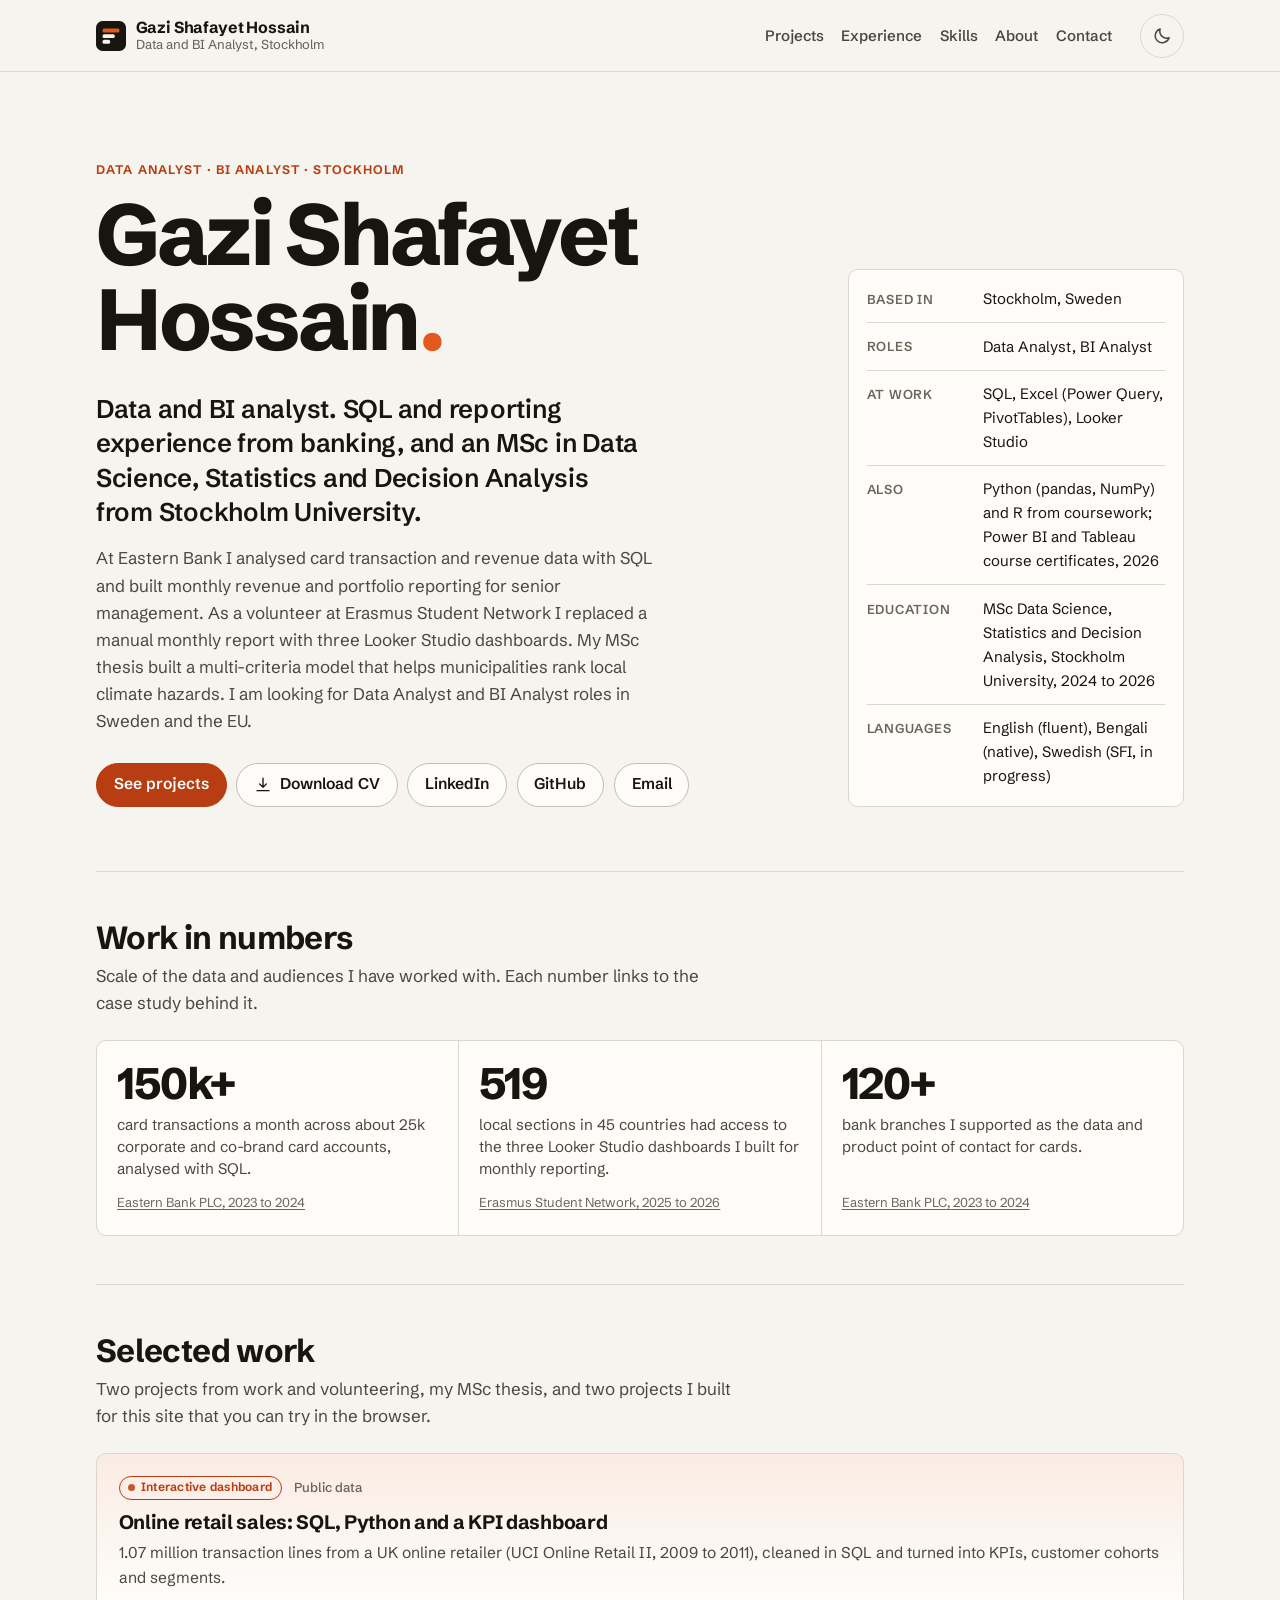
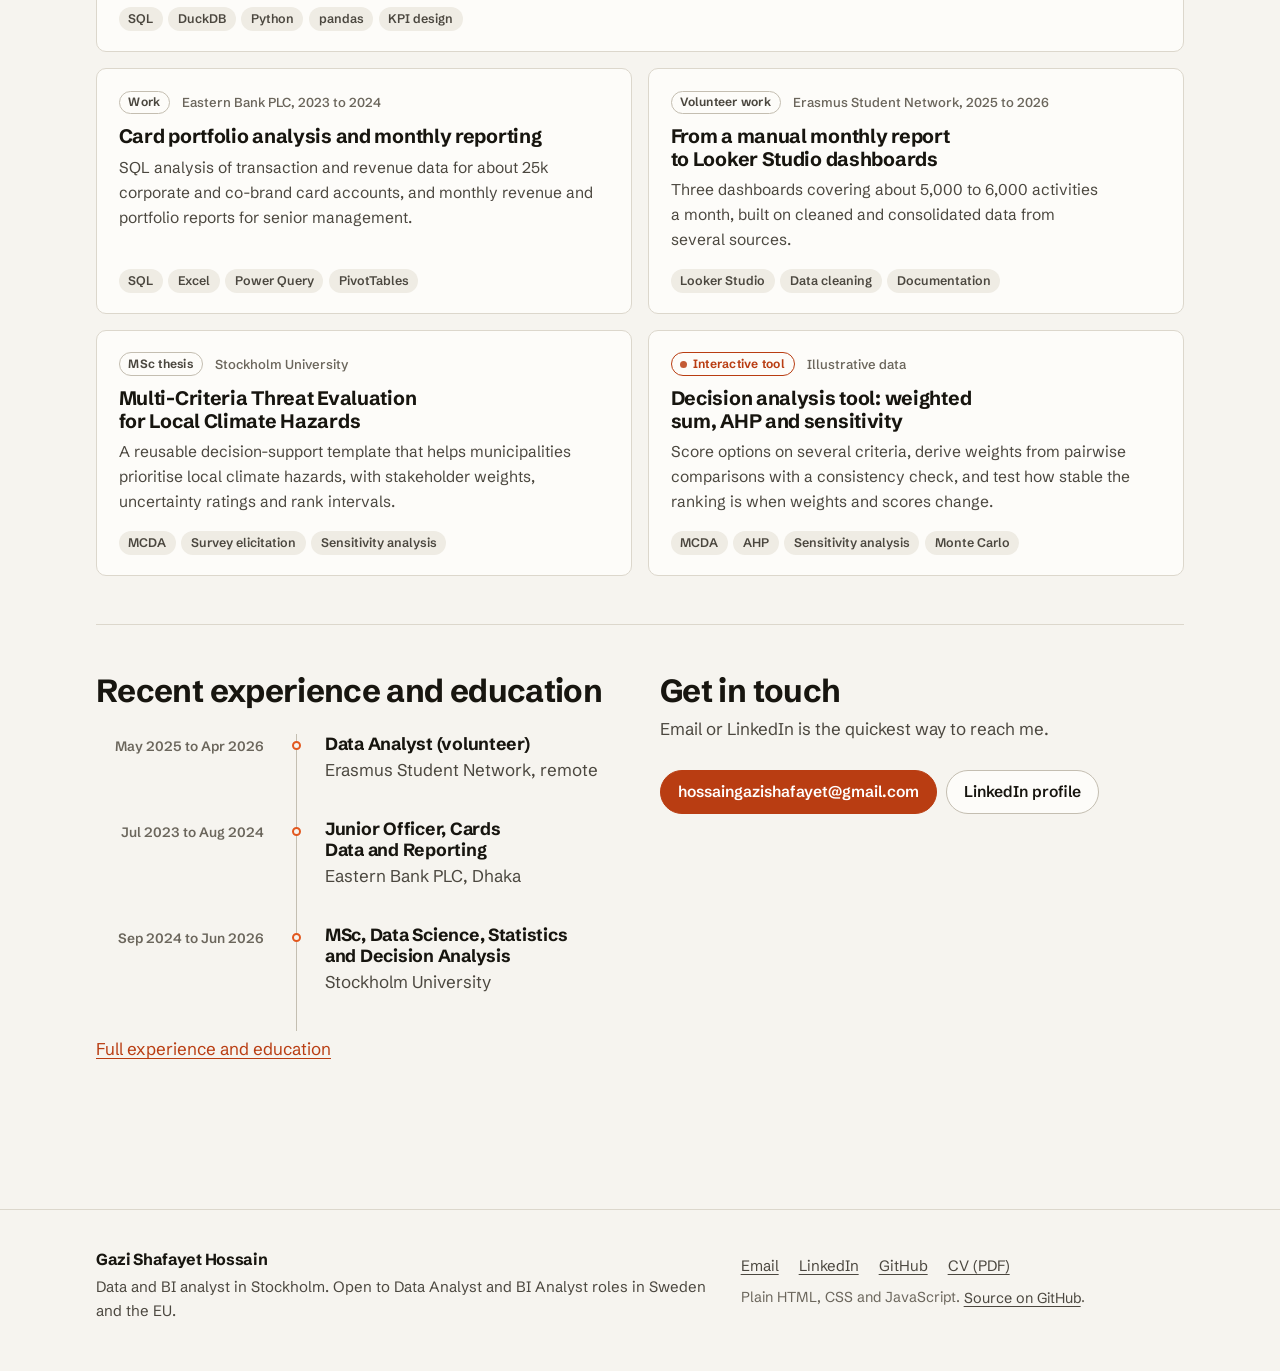
==== commit c6a27d0b: "Review round 1 fixes: corrected retail cleaning (voided orders, price outliers), independent checks," ====
--- a/index.html
+++ b/index.html
@@ -54,12 +54,14 @@
       ],
       "hasCredential": [
         { "@type": "EducationalOccupationalCredential", "credentialCategory": "degree", "name": "MSc in Data Science, Statistics and Decision Analysis", "recognizedBy": { "@type": "CollegeOrUniversity", "name": "Stockholm University" } },
-        { "@type": "EducationalOccupationalCredential", "credentialCategory": "degree", "name": "BSc in Computer Science and Engineering", "recognizedBy": { "@type": "CollegeOrUniversity", "name": "North South University" } }
+        { "@type": "EducationalOccupationalCredential", "credentialCategory": "degree", "name": "BSc in Computer Science and Engineering", "recognizedBy": { "@type": "CollegeOrUniversity", "name": "North South University" } },
+        { "@type": "EducationalOccupationalCredential", "credentialCategory": "certificate", "name": "Power BI online course certificate (Udemy, 2026; not yet used at work)", "recognizedBy": { "@type": "Organization", "name": "Udemy" } },
+        { "@type": "EducationalOccupationalCredential", "credentialCategory": "certificate", "name": "Tableau online course certificate (Udemy, 2026; not yet used at work)", "recognizedBy": { "@type": "Organization", "name": "Udemy" } }
       ],
       "knowsAbout": [
         "Data analysis", "Business intelligence", "Reporting", "KPI design", "Dashboard design",
         "SQL", "Microsoft Excel", "Power Query", "PivotTables", "Looker Studio",
-        "Python", "pandas", "NumPy", "R", "Power BI", "Tableau",
+        "Python", "pandas", "NumPy", "R",
         "Statistics", "Multi-criteria decision analysis", "Analytic hierarchy process",
         "Sensitivity analysis", "Uncertainty analysis", "Decision analysis"
       ],
@@ -127,8 +129,8 @@
       <div>
         <p class="eyebrow">Data Analyst · BI Analyst · Stockholm</p>
         <h1 id="hero-title">Gazi Shafayet Hossain<span class="accent-dot" aria-hidden="true">.</span></h1>
-        <p class="position">Data and BI analyst. SQL and reporting experience from banking, and an MSc in statistics and decision analysis from Stockholm University.</p>
-        <p class="intro">At Eastern Bank I analysed card transaction and revenue data with SQL and built the monthly portfolio reporting for senior management. At Erasmus Student Network I replaced a manual monthly report with three Looker Studio dashboards. My MSc thesis built a multi-criteria model that helps municipalities rank local climate hazards. I am looking for Data Analyst and BI Analyst roles in Sweden and the EU.</p>
+        <p class="position">Data and BI analyst. SQL and reporting experience from banking, and an MSc in Data Science, Statistics and Decision Analysis from Stockholm University.</p>
+        <p class="intro">At Eastern Bank I analysed card transaction and revenue data with SQL and built monthly revenue and portfolio reporting for senior management. As a volunteer at Erasmus Student Network I replaced a manual monthly report with three Looker Studio dashboards. My MSc thesis built a multi-criteria model that helps municipalities rank local climate hazards. I am looking for Data Analyst and BI Analyst roles in Sweden and the EU.</p>
         <ul class="btn-row">
           <li><a class="btn btn-primary" href="/projects/">See projects</a></li>
           <li><a class="btn" href="/cv/Gazi_Shafayet_Hossain_CV.pdf" download><svg viewBox="0 0 24 24" fill="none" stroke="currentColor" stroke-width="1.8" stroke-linecap="round" stroke-linejoin="round" aria-hidden="true" focusable="false"><path d="M12 3v12m0 0-4.5-4.5M12 15l4.5-4.5M4 19.5h16"/></svg>Download CV <span class="visually-hidden">(PDF)</span></a></li>
@@ -141,7 +143,8 @@
         <div><dt>Based in</dt><dd>Stockholm, Sweden</dd></div>
         <div><dt>Roles</dt><dd>Data Analyst, BI Analyst</dd></div>
         <div><dt>At work</dt><dd>SQL, Excel (Power Query, PivotTables), Looker Studio</dd></div>
-        <div><dt>Study</dt><dd>MSc Data Science, Statistics and Decision Analysis, Stockholm University, 2024 to 2026</dd></div>
+        <div><dt>Also</dt><dd>Python (pandas, NumPy) and R from coursework; Power BI and Tableau course certificates, 2026</dd></div>
+        <div><dt>Education</dt><dd>MSc Data Science, Statistics and Decision Analysis, Stockholm University, 2024 to 2026</dd></div>
         <div><dt>Languages</dt><dd>English (fluent), Bengali (native), Swedish (SFI, in progress)</dd></div>
       </dl>
     </section>
@@ -159,13 +162,13 @@
         </li>
         <li>
           <span class="stat-value">519</span>
-          <p class="stat-label">local sections in 45 countries had access to the three Looker Studio dashboards I built to replace a manual monthly report.</p>
+          <p class="stat-label">local sections in 45 countries had access to the three Looker Studio dashboards I built for monthly reporting.</p>
           <span class="stat-source"><a href="/projects/esn-looker-studio-dashboards/">Erasmus Student Network, 2025 to 2026</a></span>
         </li>
         <li>
-          <span class="stat-value">3</span>
-          <p class="stat-label">municipality cases (Tampere, Tartu, Malmö) used to demonstrate the decision-support template from my MSc thesis.</p>
-          <span class="stat-source"><a href="/projects/thesis-climate-hazard-mcda/">Stockholm University, MSc thesis</a></span>
+          <span class="stat-value">120+</span>
+          <p class="stat-label">bank branches I supported as the data and product point of contact for cards.</p>
+          <span class="stat-source"><a href="/projects/eastern-bank-card-reporting/">Eastern Bank PLC, 2023 to 2024</a></span>
         </li>
       </ul>
     </section>
@@ -173,7 +176,7 @@
     <section class="section" aria-labelledby="work-title">
       <div class="section-head">
         <h2 id="work-title">Selected work</h2>
-        <p>Two projects from my jobs, my MSc thesis, and two projects I built for this site that you can try in the browser.</p>
+        <p>Two projects from work and volunteering, my MSc thesis, and two projects I built for this site that you can try in the browser.</p>
       </div>
       <ul class="cards">
         <li class="wide">
@@ -188,15 +191,15 @@
           <article class="card">
             <p class="kicker"><span class="badge plain">Work</span><span>Eastern Bank PLC, 2023 to 2024</span></p>
             <h3><a href="/projects/eastern-bank-card-reporting/">Card portfolio analysis and monthly reporting</a></h3>
-            <p>SQL analysis of transaction and revenue data for about 25k corporate and co-brand card accounts, and the monthly revenue and portfolio reports for senior management.</p>
+            <p>SQL analysis of transaction and revenue data for about 25k corporate and co-brand card accounts, and monthly revenue and portfolio reports for senior management.</p>
             <ul class="tags" aria-label="Tools"><li>SQL</li><li>Excel</li><li>Power Query</li><li>PivotTables</li></ul>
           </article>
         </li>
         <li>
           <article class="card">
             <p class="kicker"><span class="badge plain">Volunteer work</span><span>Erasmus Student Network, 2025 to 2026</span></p>
-            <h3><a href="/projects/esn-looker-studio-dashboards/">Replacing a manual monthly report with Looker Studio dashboards</a></h3>
-            <p>Three self-service dashboards covering about 5,000 to 6,000 activities a month, built on cleaned and consolidated data from several sources.</p>
+            <h3><a href="/projects/esn-looker-studio-dashboards/">From a manual monthly report to Looker Studio dashboards</a></h3>
+            <p>Three dashboards covering about 5,000 to 6,000 activities a month, built on cleaned and consolidated data from several sources.</p>
             <ul class="tags" aria-label="Tools"><li>Looker Studio</li><li>Data cleaning</li><li>Documentation</li></ul>
           </article>
         </li>
@@ -213,7 +216,7 @@
             <p class="kicker"><span class="badge badge-accent">Interactive tool</span><span>Illustrative data</span></p>
             <h3><a href="/projects/decision-analysis-tool/">Decision analysis tool: weighted sum, AHP and sensitivity</a></h3>
             <p>Score options on several criteria, derive weights from pairwise comparisons with a consistency check, and test how stable the ranking is when weights and scores change.</p>
-            <ul class="tags" aria-label="Methods"><li>MCDA</li><li>AHP</li><li>Monte Carlo</li><li>JavaScript</li></ul>
+            <ul class="tags" aria-label="Methods"><li>MCDA</li><li>AHP</li><li>Sensitivity analysis</li><li>Monte Carlo</li></ul>
           </article>
         </li>
       </ul>
@@ -223,12 +226,12 @@
       <div class="two-col">
         <div>
           <div class="section-head">
-            <h2 id="exp-title">Recent experience</h2>
+            <h2 id="exp-title">Recent experience and education</h2>
           </div>
           <ol class="timeline">
             <li><div class="when">May 2025 to Apr 2026</div><div class="body"><h3>Data Analyst (volunteer)</h3><p class="org">Erasmus Student Network, remote</p></div></li>
             <li><div class="when">Jul 2023 to Aug 2024</div><div class="body"><h3>Junior Officer, Cards Data and Reporting</h3><p class="org">Eastern Bank PLC, Dhaka</p></div></li>
-            <li><div class="when">Mar 2022 to Jun 2023</div><div class="body"><h3>Executive, Procurement and Reporting</h3><p class="org">Tech Valley Networks Ltd.</p></div></li>
+            <li><div class="when">Sep 2024 to Jun 2026</div><div class="body"><h3>MSc, Data Science, Statistics and Decision Analysis</h3><p class="org">Stockholm University</p></div></li>
           </ol>
           <p><a href="/experience/">Full experience and education</a></p>
         </div>
@@ -261,7 +264,6 @@
         <li><a href="https://www.linkedin.com/in/gazishafayet" rel="me">LinkedIn</a></li>
         <li><a href="https://github.com/gazish" rel="me">GitHub</a></li>
         <li><a href="/cv/Gazi_Shafayet_Hossain_CV.pdf">CV (PDF)</a></li>
-        <li><a href="/llms.txt">llms.txt</a></li>
       </ul>
       <p class="meta">Plain HTML, CSS and JavaScript. <a href="https://github.com/gazish/gazish.github.io">Source on GitHub</a>.</p>
     </div>
--- a/assets/css/site.css
+++ b/assets/css/site.css
@@ -33,9 +33,11 @@
   /* chart furniture and categorical slots (validated, see NOTES.md) */
   --grid: #e7e3da;
   --axis: #c4beb1;
-  --de-emph: #a8a397;
+  --de-emph: #8f897d;        /* 3.4:1 on surface */
+  --control: #8a8478;        /* form control borders, 3:1 or more */
+  --heat-max: 1;
   --s1: #2a78d6; --s2: #eb6834; --s3: #1baf7a; --s4: #eda100;
-  --s5: #e87ba4; --s6: #008300; --s7: #6250d6;
+  --s5: #e87ba4; --s6: #008300; --s7: #6250d6; --s8: #e34948;
 
   --font: "Schibsted Grotesk", system-ui, -apple-system, "Segoe UI", Roboto, sans-serif;
   --mono: ui-monospace, "SFMono-Regular", "Cascadia Mono", Menlo, Consolas, monospace;
@@ -66,9 +68,11 @@
     --bad: #ff7a6b;
     --grid: #2a2825;
     --axis: #45423c;
-    --de-emph: #6a655c;
+    --de-emph: #7a756b;
+    --control: #75706a;
+    --heat-max: 0.6;
     --s1: #3987e5; --s2: #d95926; --s3: #199e70; --s4: #c98500;
-    --s5: #d55181; --s6: #008300; --s7: #9085e9;
+    --s5: #d55181; --s6: #008300; --s7: #9085e9; --s8: #e66767;
   }
 }
 :root[data-theme="dark"] {
@@ -90,9 +94,11 @@
   --bad: #ff7a6b;
   --grid: #2a2825;
   --axis: #45423c;
-  --de-emph: #6a655c;
+  --de-emph: #7a756b;
+  --control: #75706a;
+  --heat-max: 0.6;
   --s1: #3987e5; --s2: #d95926; --s3: #199e70; --s4: #c98500;
-  --s5: #d55181; --s6: #008300; --s7: #9085e9;
+  --s5: #d55181; --s6: #008300; --s7: #9085e9; --s8: #e66767;
 }
 
 /* ---------- base ---------- */
@@ -176,7 +182,6 @@
 }
 .site-nav li:first-child a { padding-left: 0; }
 .site-nav a:hover { color: var(--ink); background: var(--surface-2); }
-.site-nav li:first-child a:hover { padding-left: 0.6rem; margin-left: 0; }
 .site-nav a[aria-current="page"], .site-nav a[aria-current="true"] { color: var(--ink); box-shadow: inset 0 -2px 0 var(--accent-mark); border-radius: 0; }
 .theme-toggle {
   order: 2; display: inline-grid; place-items: center; width: 44px; height: 44px;
@@ -190,6 +195,11 @@
 @media (prefers-color-scheme: dark) {
   :root:not([data-theme="light"]) .theme-toggle .i-sun { display: block; }
   :root:not([data-theme="light"]) .theme-toggle .i-moon { display: none; }
+}
+@media (max-width: 51.99em) {
+  .site-nav ul { flex-wrap: nowrap; justify-content: space-between; }
+  .site-nav a { padding: 0 0.3rem; }
+  .site-nav li:last-child a { padding-right: 0; }
 }
 @media (min-width: 52em) {
   .site-nav { order: 2; width: auto; }
@@ -216,7 +226,7 @@
 .lede { font-size: clamp(1.125rem, 0.6vw + 1rem, 1.3rem); line-height: 1.5; color: var(--ink-2); max-width: 38rem; }
 .muted { color: var(--muted); }
 .meta { font-size: 0.9rem; color: var(--muted); }
-.num { font-variant-numeric: tabular-nums; }
+
 
 /* ---------- buttons ---------- */
 .btn-row { display: flex; flex-wrap: wrap; gap: 0.6rem; margin: 1.75rem 0 0; padding: 0; list-style: none; }
@@ -326,11 +336,11 @@
 .timeline .when { font-size: 0.85rem; color: var(--muted); font-weight: 600; font-variant-numeric: tabular-nums; margin-bottom: 0.15rem; }
 .timeline h3 { font-size: 1.1rem; margin-bottom: 0.15rem; }
 .timeline .org { color: var(--ink-2); margin-bottom: 0.5rem; }
-.timeline ul { margin: 0.25rem 0 0; color: var(--ink-2); font-size: 0.975rem; }
+.timeline ul { margin: 0.25rem 0 0; color: var(--ink-2); font-size: 0.975rem; list-style: disc; }
 .timeline .links { margin-top: 0.5rem; font-size: 0.925rem; }
 @media (min-width: 48em) {
   .timeline > li { display: grid; grid-template-columns: 10.5rem 1fr; gap: 1.5rem; border-left: 0; padding-left: 0; }
-  .timeline > li::before { left: 11.5rem; }
+  .timeline > li::before { left: calc(12.5rem - 4px); }
   .timeline > li > .when { padding-top: 0.15rem; text-align: right; }
   .timeline > li > .body { border-left: 1px solid var(--line-strong); padding-left: 1.75rem; margin-left: 0.5rem; padding-bottom: 0.5rem; }
   .timeline > li { padding-bottom: 0; }
@@ -343,7 +353,7 @@
 .skill-groups { display: grid; gap: 1rem; }
 @media (min-width: 52em) { .skill-groups { grid-template-columns: repeat(2, 1fr); } }
 .skill-group { background: var(--surface); border: 1px solid var(--line); border-radius: var(--radius); padding: 1.25rem; }
-.skill-group h3 { font-size: 1.05rem; }
+.skill-group h2, .skill-group h3 { font-size: 1.05rem; letter-spacing: -0.01em; }
 .skill-list { list-style: none; margin: 0; padding: 0; }
 .skill-list li { display: grid; grid-template-columns: 1fr auto; gap: 0.25rem 0.75rem; align-items: start; padding: 0.7rem 0; border-top: 1px solid var(--line); margin: 0; }
 .skill-list li:first-child { border-top: 0; padding-top: 0.2rem; }
@@ -355,7 +365,8 @@
 
 /* ---------- case study ---------- */
 .case-layout { display: grid; gap: 2.5rem; }
-@media (min-width: 64em) { .case-layout { grid-template-columns: minmax(0, 1fr) 18rem; gap: 4rem; } .case-aside { order: 2; } }
+.case-layout > * { min-width: 0; }
+@media (min-width: 64em) { .case-layout { grid-template-columns: minmax(0, 1fr) 18rem; gap: 4rem; } .case-aside { order: 2; } .case-aside .facts div { grid-template-columns: 1fr; gap: 0.2rem; } }
 .case-aside .facts { position: sticky; top: 1.5rem; }
 .case-body h2 { margin-top: 2.5rem; padding-top: 1.75rem; border-top: 1px solid var(--line); font-size: clamp(1.3rem, 1vw + 1rem, 1.65rem); }
 .case-body h2:first-child { margin-top: 0; padding-top: 0; border-top: 0; }
@@ -384,7 +395,8 @@
 caption { text-align: left; font-size: 0.875rem; color: var(--muted); padding: 0.6rem 0.8rem; caption-side: top; }
 th, td { text-align: left; padding: 0.55rem 0.8rem; border-top: 1px solid var(--line); vertical-align: top; }
 thead th { border-top: 0; font-size: 0.8125rem; color: var(--muted); font-weight: 650; text-transform: uppercase; letter-spacing: 0.04em; background: var(--surface-2); }
-td.n, th.n { text-align: right; font-variant-numeric: tabular-nums; white-space: nowrap; }
+td.n, th.n { text-align: right; white-space: nowrap; }
+tbody th { min-width: 8rem; }
 
 /* details / disclosure */
 details { border: 1px solid var(--line); border-radius: var(--radius-sm); background: var(--surface); margin: 0 0 1rem; }
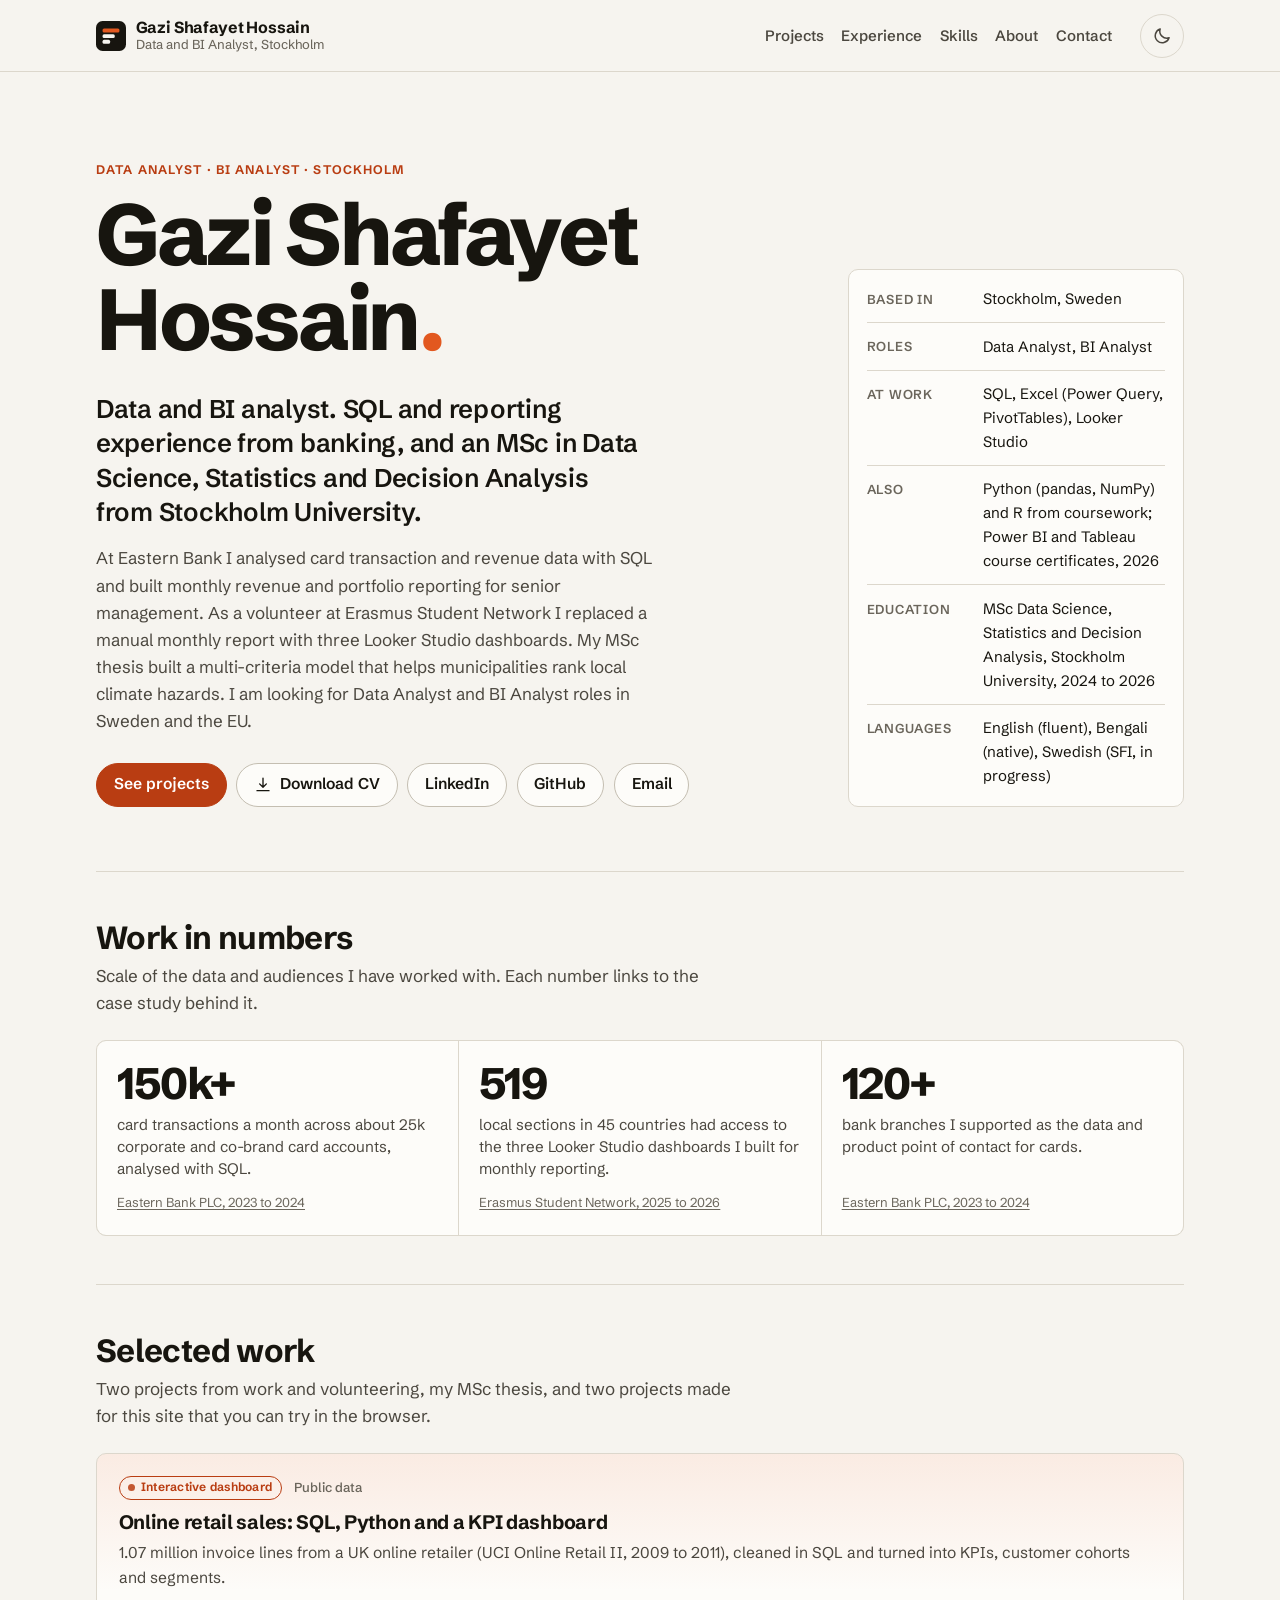
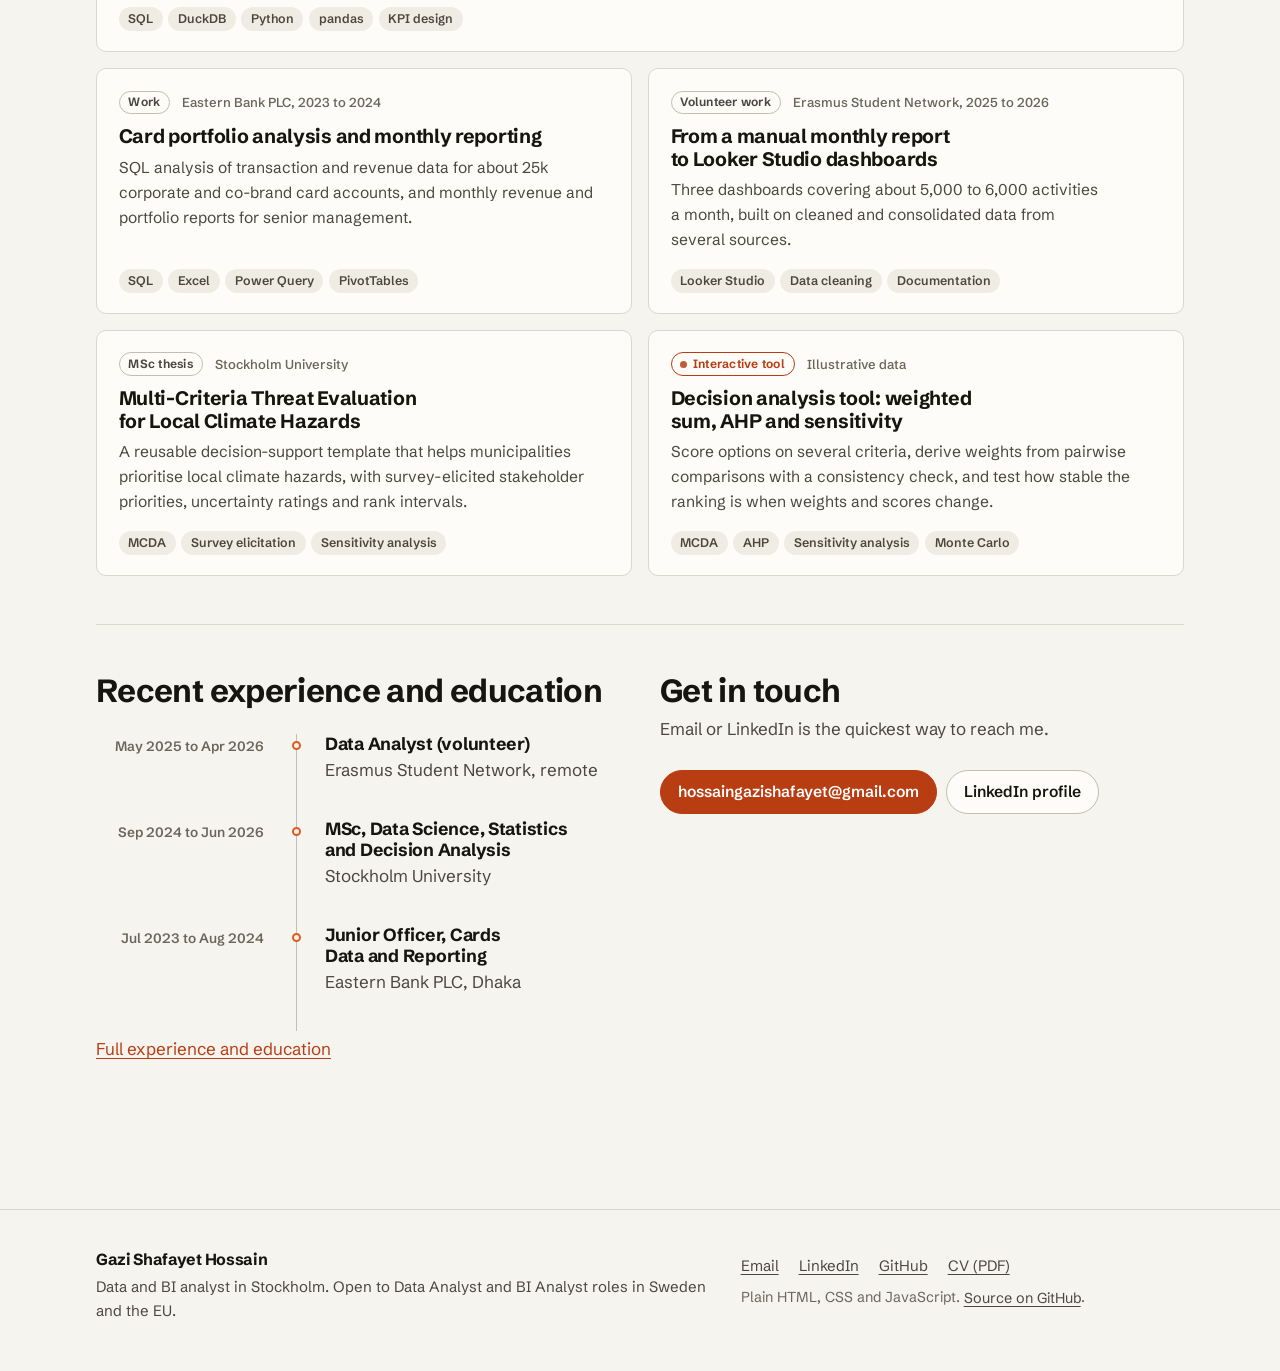
==== commit b199c475: "Review round 2 fixes: exact intervals for constant criteria, tool table layout, retail definitions a" ====
--- a/index.html
+++ b/index.html
@@ -176,14 +176,14 @@
     <section class="section" aria-labelledby="work-title">
       <div class="section-head">
         <h2 id="work-title">Selected work</h2>
-        <p>Two projects from work and volunteering, my MSc thesis, and two projects I built for this site that you can try in the browser.</p>
+        <p>Two projects from work and volunteering, my MSc thesis, and two projects made for this site that you can try in the browser.</p>
       </div>
       <ul class="cards">
         <li class="wide">
           <article class="card feature">
             <p class="kicker"><span class="badge badge-accent">Interactive dashboard</span><span>Public data</span></p>
             <h3><a href="/projects/online-retail-analytics/">Online retail sales: SQL, Python and a KPI dashboard</a></h3>
-            <p>1.07 million transaction lines from a UK online retailer (UCI Online Retail II, 2009 to 2011), cleaned in SQL and turned into KPIs, customer cohorts and segments.</p>
+            <p>1.07 million invoice lines from a UK online retailer (UCI Online Retail II, 2009 to 2011), cleaned in SQL and turned into KPIs, customer cohorts and segments.</p>
             <ul class="tags" aria-label="Tools"><li>SQL</li><li>DuckDB</li><li>Python</li><li>pandas</li><li>KPI design</li></ul>
           </article>
         </li>
@@ -207,7 +207,7 @@
           <article class="card">
             <p class="kicker"><span class="badge plain">MSc thesis</span><span>Stockholm University</span></p>
             <h3><a href="/projects/thesis-climate-hazard-mcda/">Multi-Criteria Threat Evaluation for Local Climate Hazards</a></h3>
-            <p>A reusable decision-support template that helps municipalities prioritise local climate hazards, with stakeholder weights, uncertainty ratings and rank intervals.</p>
+            <p>A reusable decision-support template that helps municipalities prioritise local climate hazards, with survey-elicited stakeholder priorities, uncertainty ratings and rank intervals.</p>
             <ul class="tags" aria-label="Methods"><li>MCDA</li><li>Survey elicitation</li><li>Sensitivity analysis</li></ul>
           </article>
         </li>
@@ -230,8 +230,8 @@
           </div>
           <ol class="timeline">
             <li><div class="when">May 2025 to Apr 2026</div><div class="body"><h3>Data Analyst (volunteer)</h3><p class="org">Erasmus Student Network, remote</p></div></li>
+            <li><div class="when">Sep 2024 to Jun 2026</div><div class="body"><h3>MSc, Data Science, Statistics and Decision Analysis</h3><p class="org">Stockholm University</p></div></li>
             <li><div class="when">Jul 2023 to Aug 2024</div><div class="body"><h3>Junior Officer, Cards Data and Reporting</h3><p class="org">Eastern Bank PLC, Dhaka</p></div></li>
-            <li><div class="when">Sep 2024 to Jun 2026</div><div class="body"><h3>MSc, Data Science, Statistics and Decision Analysis</h3><p class="org">Stockholm University</p></div></li>
           </ol>
           <p><a href="/experience/">Full experience and education</a></p>
         </div>
--- a/assets/css/site.css
+++ b/assets/css/site.css
@@ -196,7 +196,7 @@
   :root:not([data-theme="light"]) .theme-toggle .i-sun { display: block; }
   :root:not([data-theme="light"]) .theme-toggle .i-moon { display: none; }
 }
-@media (max-width: 51.99em) {
+@media (max-width: 26em) {
   .site-nav ul { flex-wrap: nowrap; justify-content: space-between; }
   .site-nav a { padding: 0 0.3rem; }
   .site-nav li:last-child a { padding-right: 0; }
@@ -396,7 +396,7 @@
 th, td { text-align: left; padding: 0.55rem 0.8rem; border-top: 1px solid var(--line); vertical-align: top; }
 thead th { border-top: 0; font-size: 0.8125rem; color: var(--muted); font-weight: 650; text-transform: uppercase; letter-spacing: 0.04em; background: var(--surface-2); }
 td.n, th.n { text-align: right; white-space: nowrap; }
-tbody th { min-width: 8rem; }
+tbody th { min-width: 10rem; }
 
 /* details / disclosure */
 details { border: 1px solid var(--line); border-radius: var(--radius-sm); background: var(--surface); margin: 0 0 1rem; }
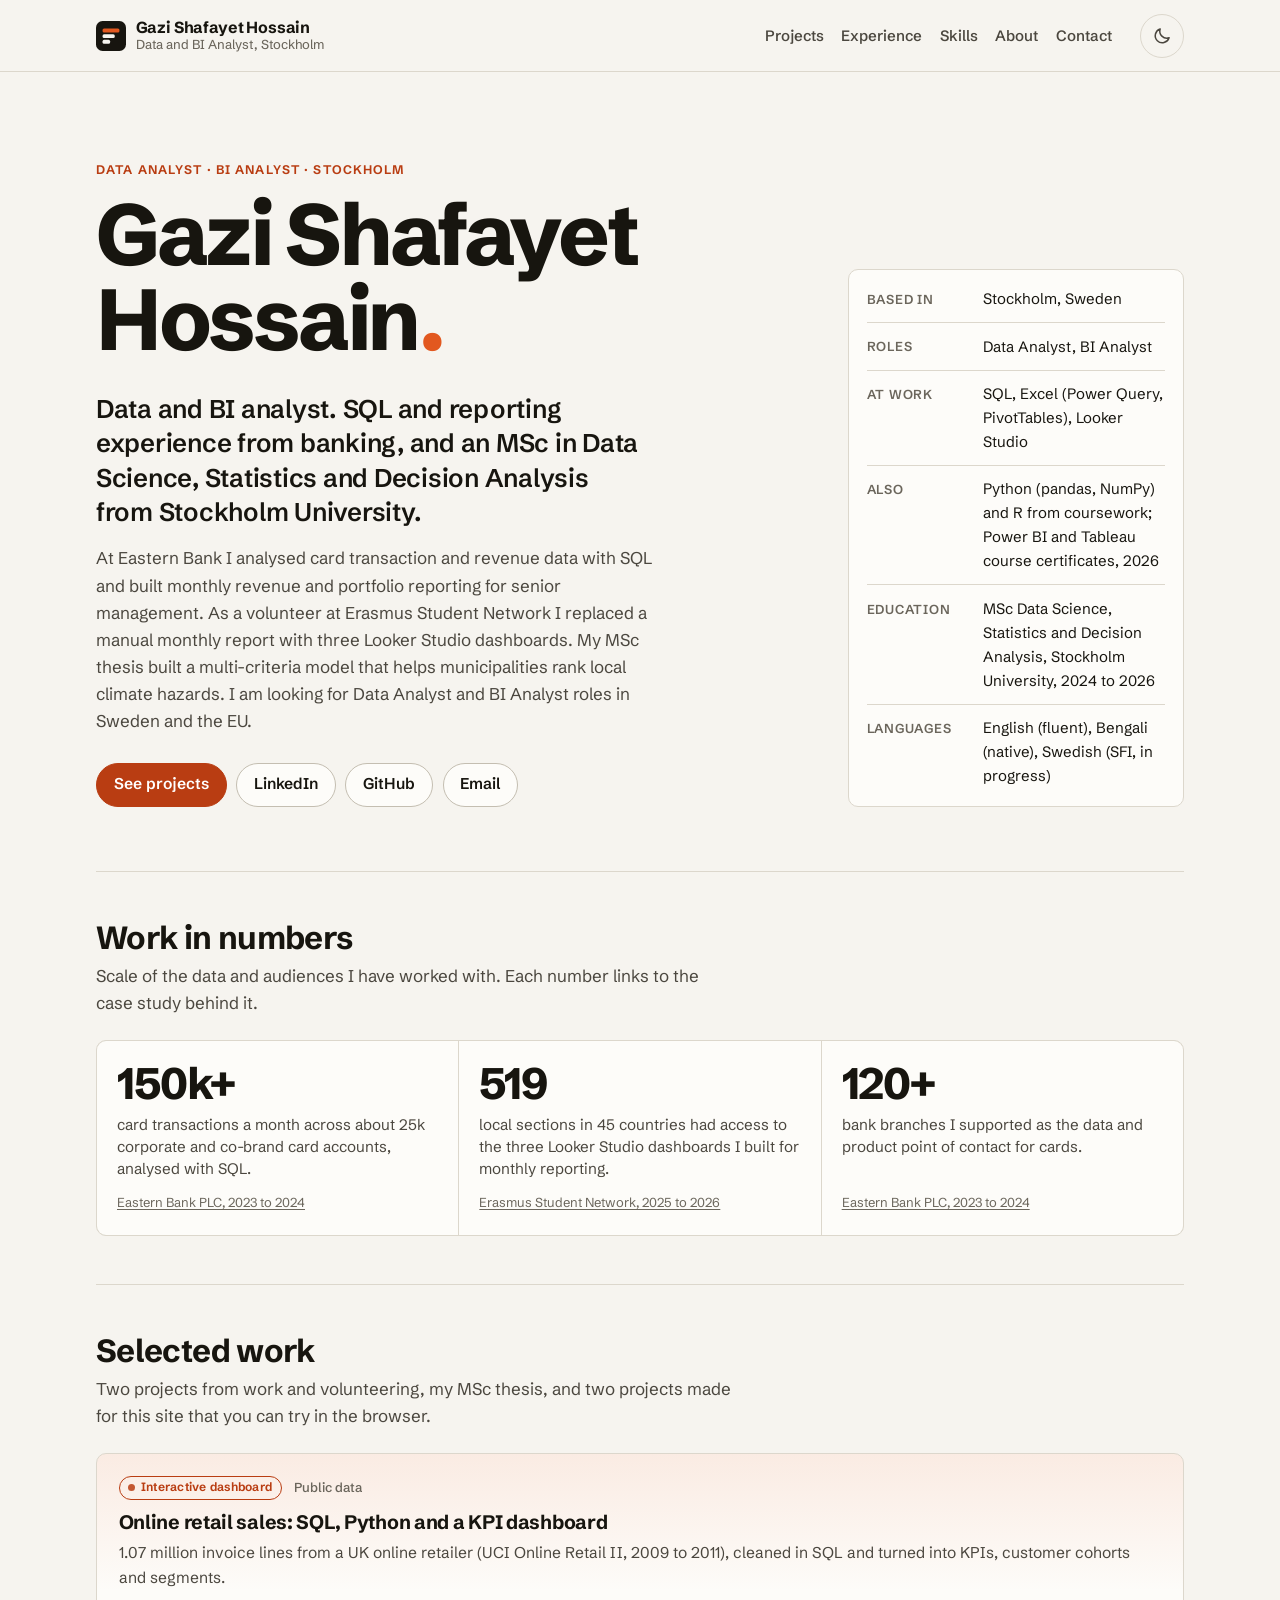
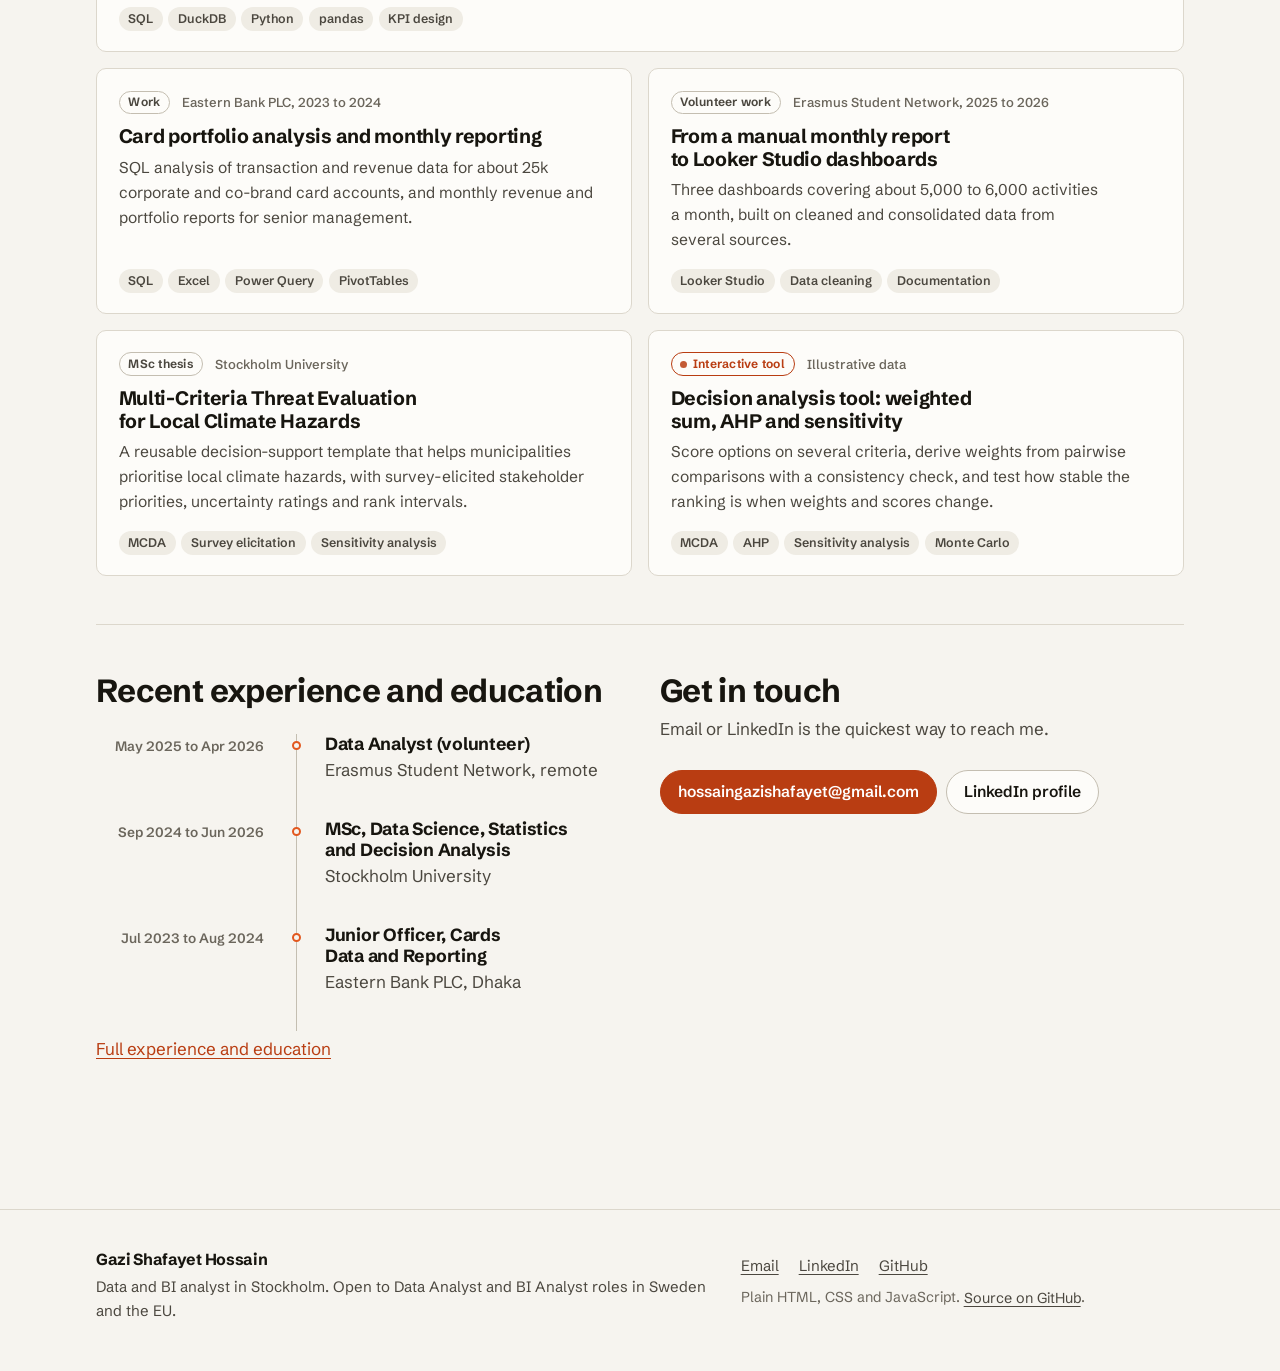
==== commit 7e99206c: "Shorter names in the decision tool example; avoid CV button flicker; clarify gross vs net in retail " ====
--- a/index.html
+++ b/index.html
@@ -7,7 +7,7 @@
 <link rel="canonical" href="https://gazish.github.io/">
 <!-- layout:head -->
 <meta name="viewport" content="width=device-width, initial-scale=1">
-<script>try{var t=localStorage.getItem('theme');if(t==='light'||t==='dark')document.documentElement.setAttribute('data-theme',t)}catch(e){}</script>
+<script>try{var t=localStorage.getItem('theme');if(t==='light'||t==='dark')document.documentElement.setAttribute('data-theme',t);if(sessionStorage.getItem('cv-ok')==='0')document.documentElement.classList.add('no-cv')}catch(e){}</script>
 <link rel="preload" href="/assets/fonts/schibsted-grotesk-latin-wght-normal.woff2" as="font" type="font/woff2" crossorigin>
 <link rel="stylesheet" href="/assets/css/site.css">
 <link rel="icon" href="/favicon.svg" type="image/svg+xml">
--- a/assets/css/site.css
+++ b/assets/css/site.css
@@ -418,6 +418,9 @@
 .two-col { display: grid; gap: 1.5rem; }
 @media (min-width: 52em) { .two-col { grid-template-columns: 1fr 1fr; gap: 2.5rem; } }
 
+/* CV links are hidden until the PDF exists (see site.js) */
+.no-cv a[href$="_CV.pdf"], .no-cv li:has(> a[href$="_CV.pdf"]) { display: none !important; }
+
 /* motion */
 @media (prefers-reduced-motion: reduce) {
   *, *::before, *::after { transition: none !important; animation: none !important; scroll-behavior: auto !important; }
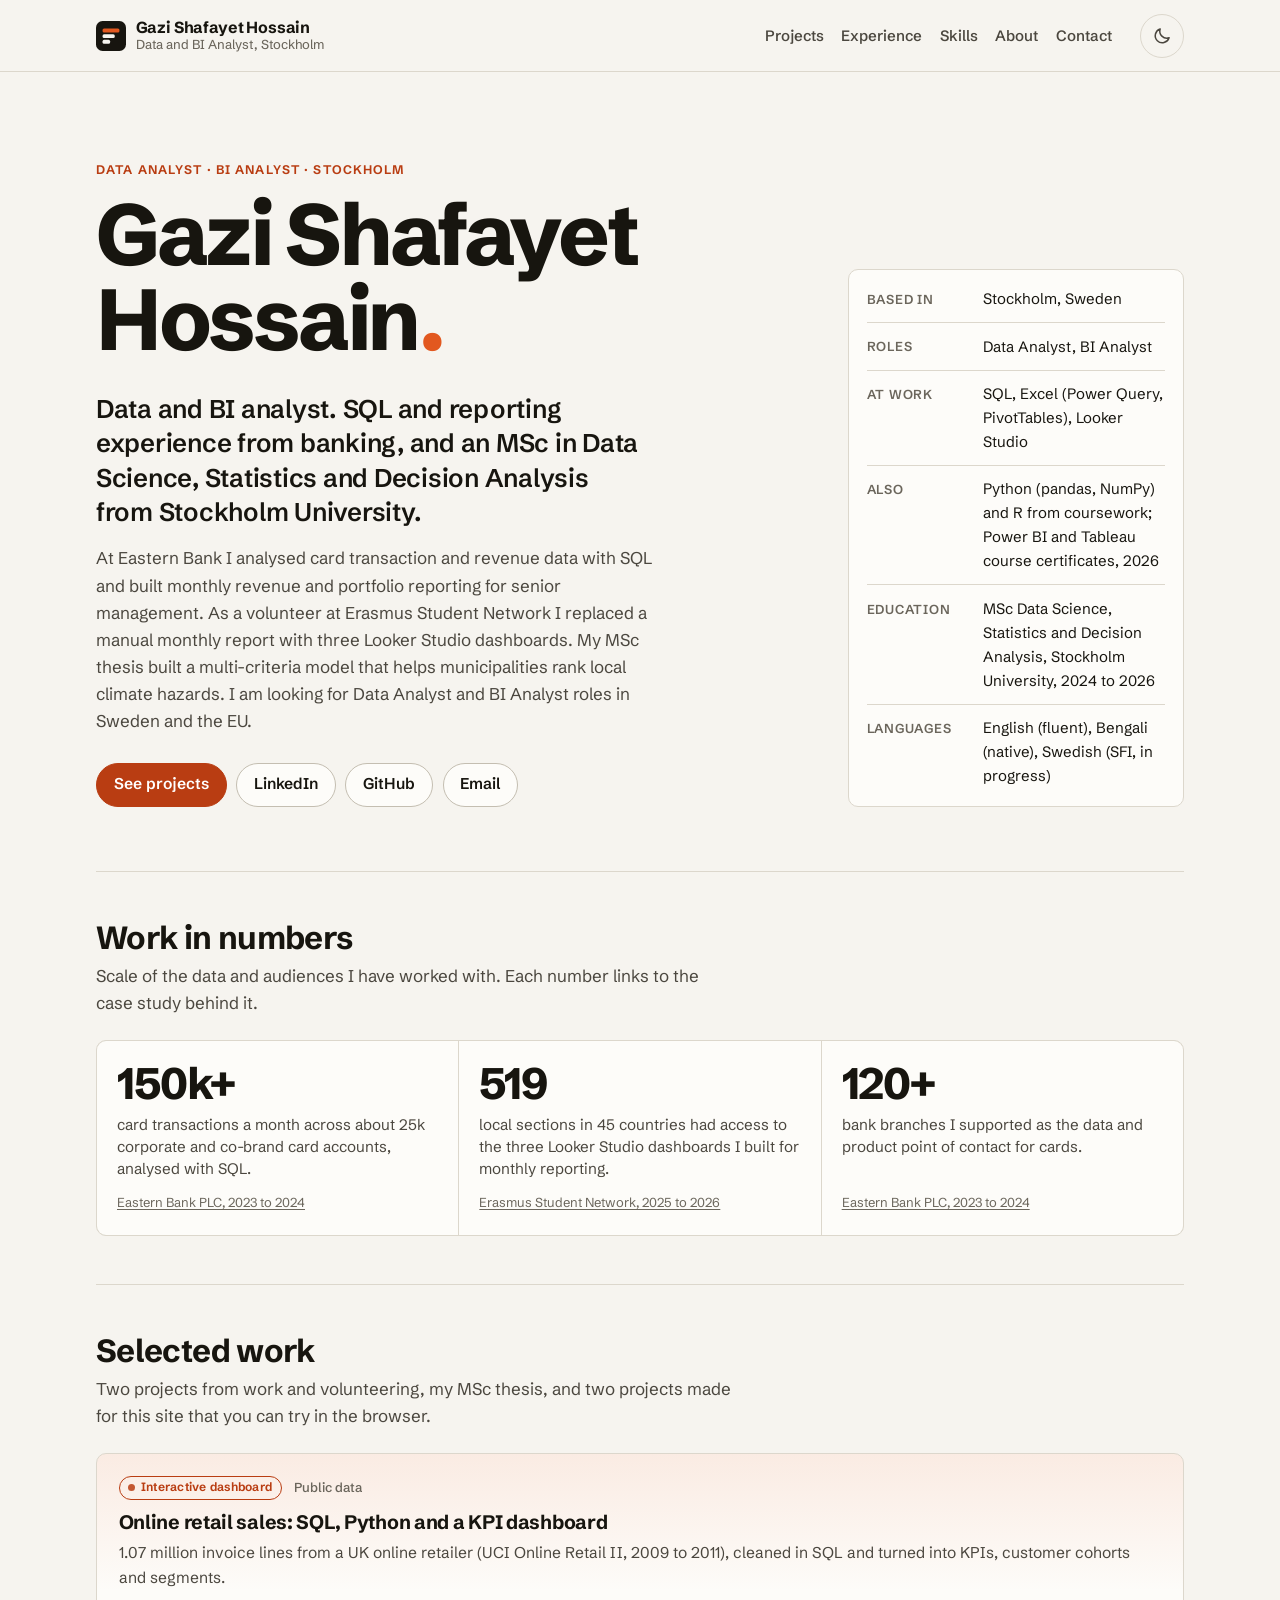
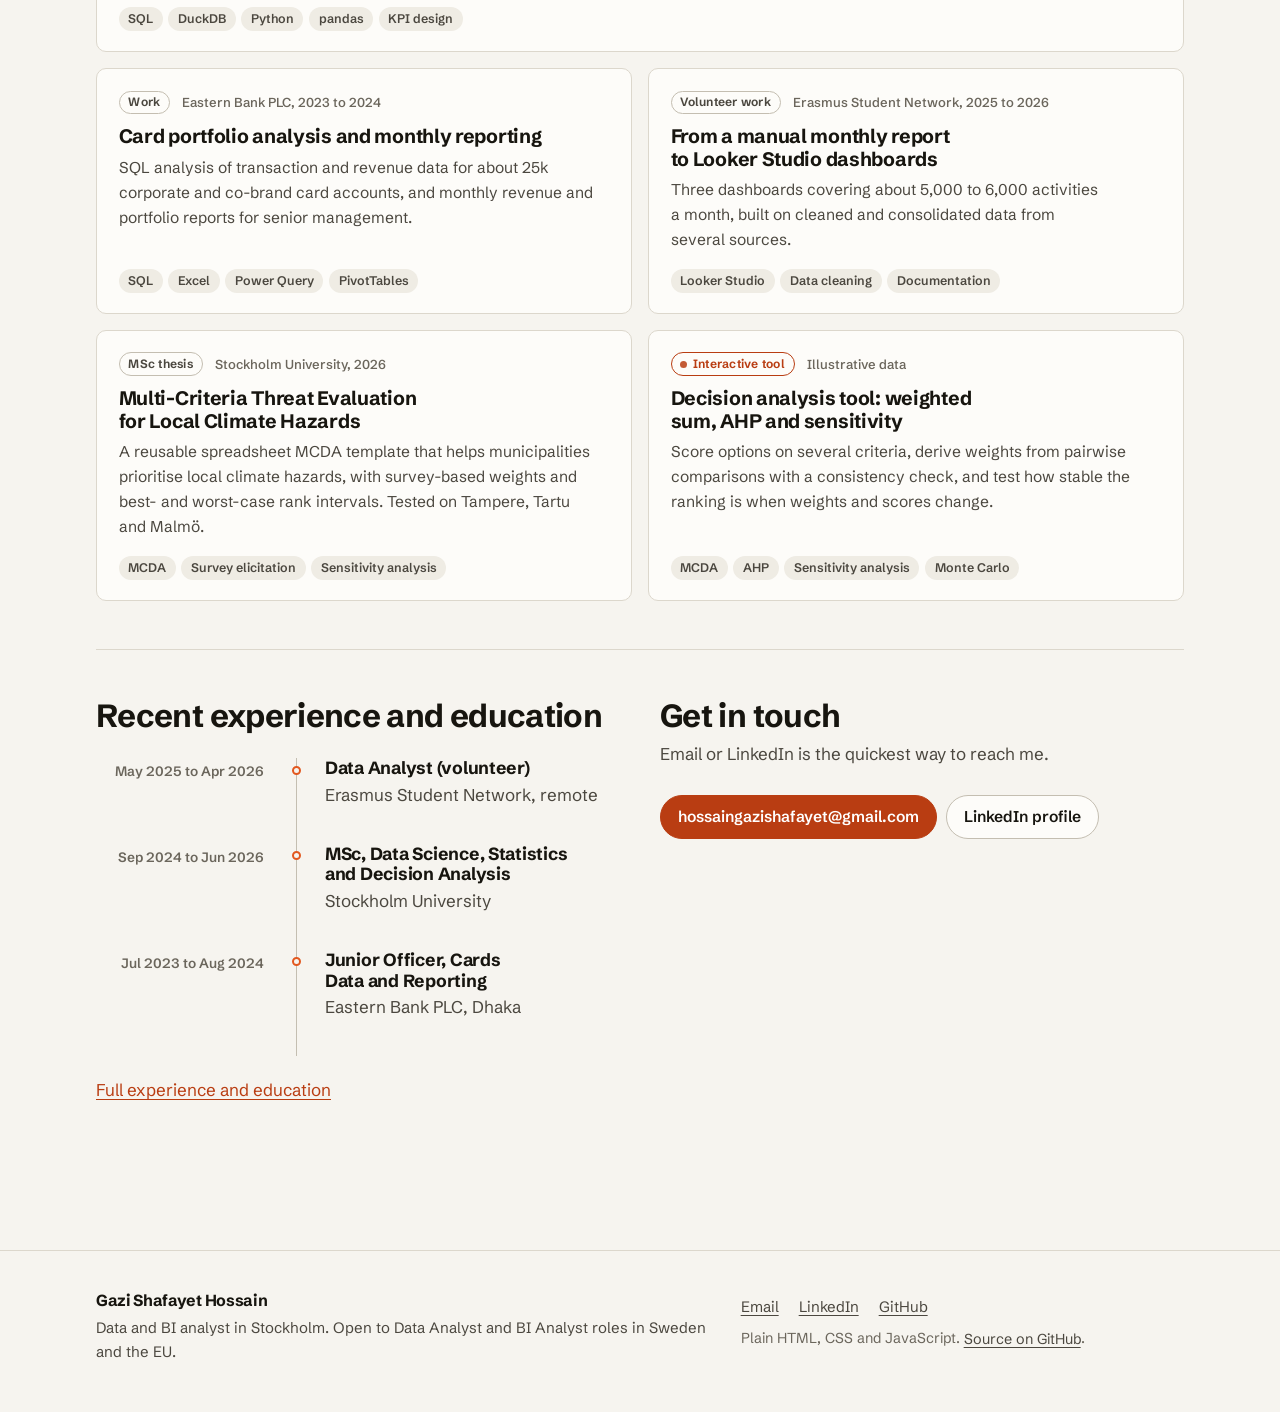
==== commit 29e0419d: "Thesis page: add DiVA record details (year, department, criteria, method, findings, citation, URN) C" ====
--- a/index.html
+++ b/index.html
@@ -205,9 +205,9 @@
         </li>
         <li>
           <article class="card">
-            <p class="kicker"><span class="badge plain">MSc thesis</span><span>Stockholm University</span></p>
+            <p class="kicker"><span class="badge plain">MSc thesis</span><span>Stockholm University, 2026</span></p>
             <h3><a href="/projects/thesis-climate-hazard-mcda/">Multi-Criteria Threat Evaluation for Local Climate Hazards</a></h3>
-            <p>A reusable decision-support template that helps municipalities prioritise local climate hazards, with survey-elicited stakeholder priorities, uncertainty ratings and rank intervals.</p>
+            <p>A reusable spreadsheet MCDA template that helps municipalities prioritise local climate hazards, with survey-based weights and best- and worst-case rank intervals. Tested on Tampere, Tartu and Malmö.</p>
             <ul class="tags" aria-label="Methods"><li>MCDA</li><li>Survey elicitation</li><li>Sensitivity analysis</li></ul>
           </article>
         </li>
--- a/assets/css/site.css
+++ b/assets/css/site.css
@@ -36,6 +36,7 @@
   --de-emph: #8f897d;        /* 3.4:1 on surface */
   --control: #8a8478;        /* form control borders, 3:1 or more */
   --heat-max: 1;
+  --ink-mark: #4b473f;       /* dark neutral for chart marks */
   --s1: #2a78d6; --s2: #eb6834; --s3: #1baf7a; --s4: #eda100;
   --s5: #e87ba4; --s6: #008300; --s7: #6250d6; --s8: #e34948;
 
@@ -71,6 +72,7 @@
     --de-emph: #7a756b;
     --control: #75706a;
     --heat-max: 0.6;
+    --ink-mark: #b0aa9e;
     --s1: #3987e5; --s2: #d95926; --s3: #199e70; --s4: #c98500;
     --s5: #d55181; --s6: #008300; --s7: #9085e9; --s8: #e66767;
   }
@@ -97,6 +99,7 @@
   --de-emph: #7a756b;
   --control: #75706a;
   --heat-max: 0.6;
+  --ink-mark: #b0aa9e;
   --s1: #3987e5; --s2: #d95926; --s3: #199e70; --s4: #c98500;
   --s5: #d55181; --s6: #008300; --s7: #9085e9; --s8: #e66767;
 }
@@ -338,6 +341,7 @@
 .timeline .org { color: var(--ink-2); margin-bottom: 0.5rem; }
 .timeline ul { margin: 0.25rem 0 0; color: var(--ink-2); font-size: 0.975rem; list-style: disc; }
 .timeline .links { margin-top: 0.5rem; font-size: 0.925rem; }
+.timeline + p { margin-top: 1rem; }
 @media (min-width: 48em) {
   .timeline > li { display: grid; grid-template-columns: 10.5rem 1fr; gap: 1.5rem; border-left: 0; padding-left: 0; }
   .timeline > li::before { left: calc(12.5rem - 4px); }
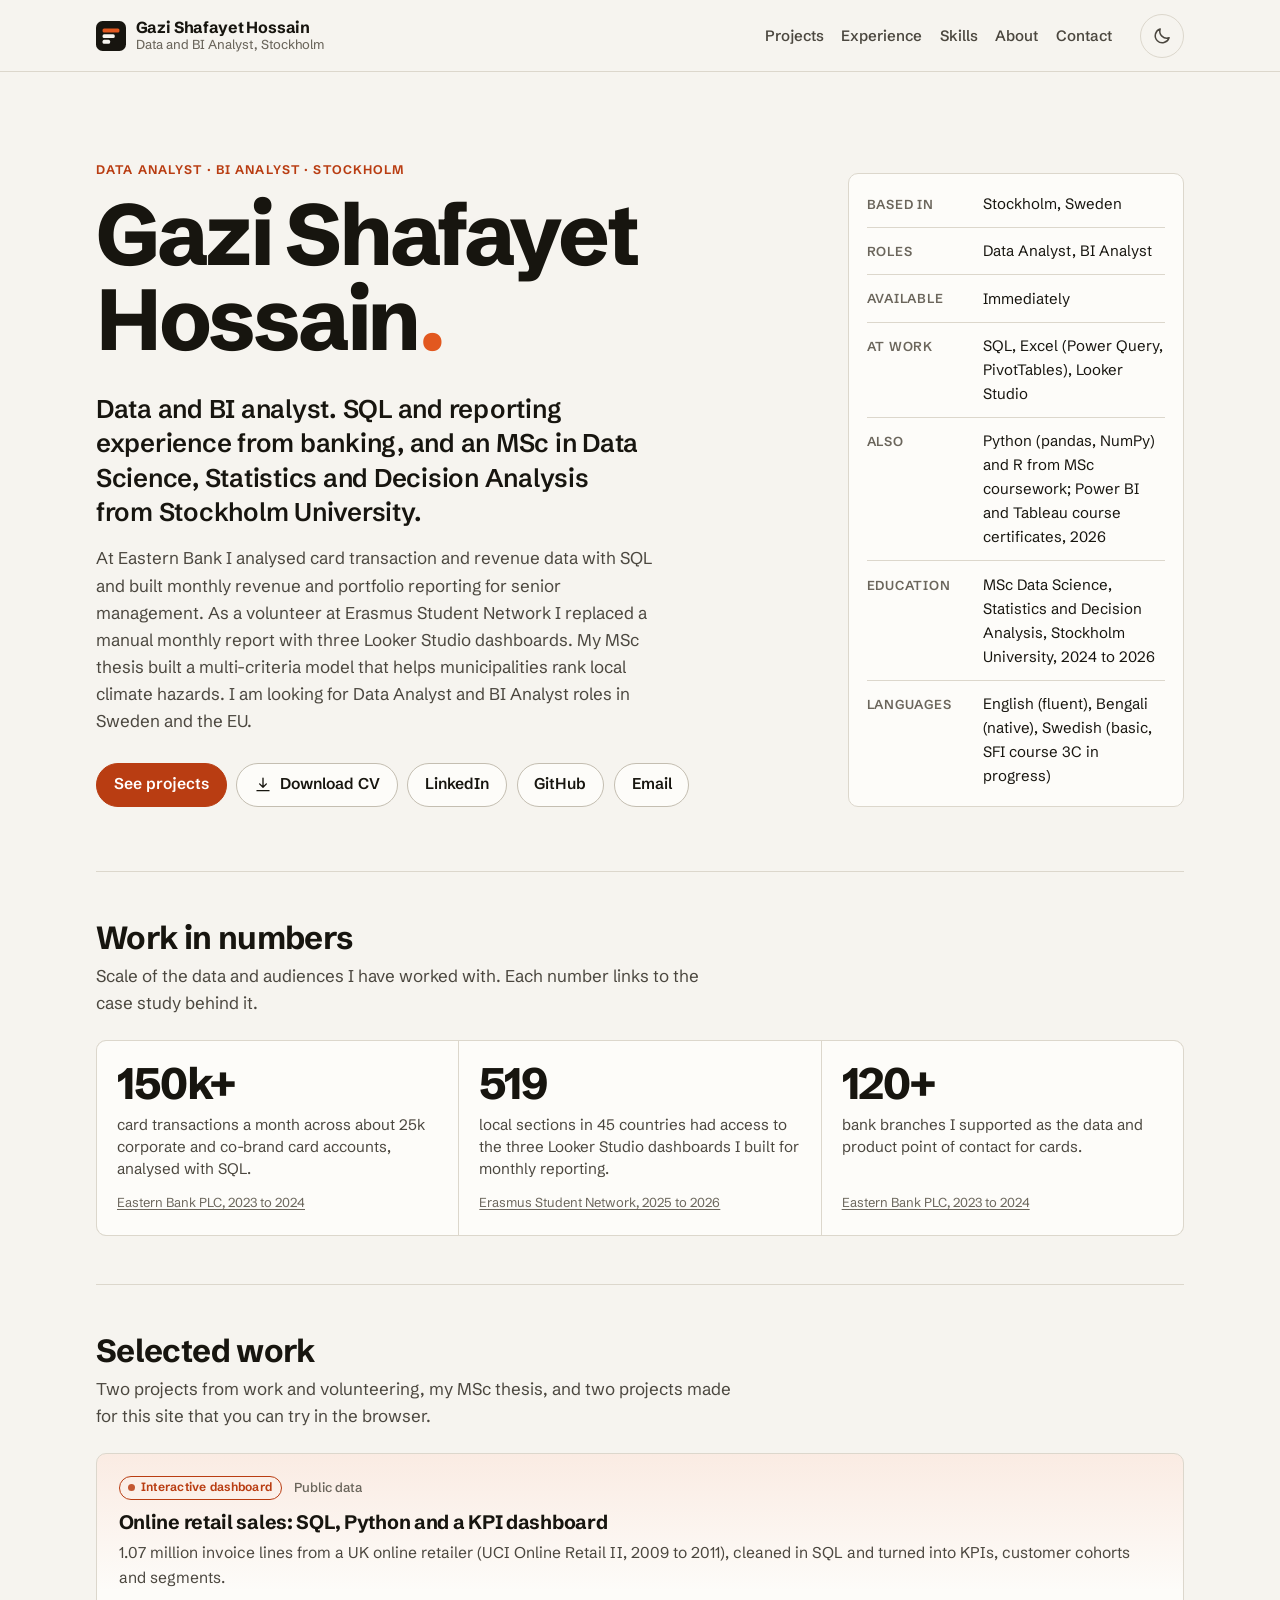
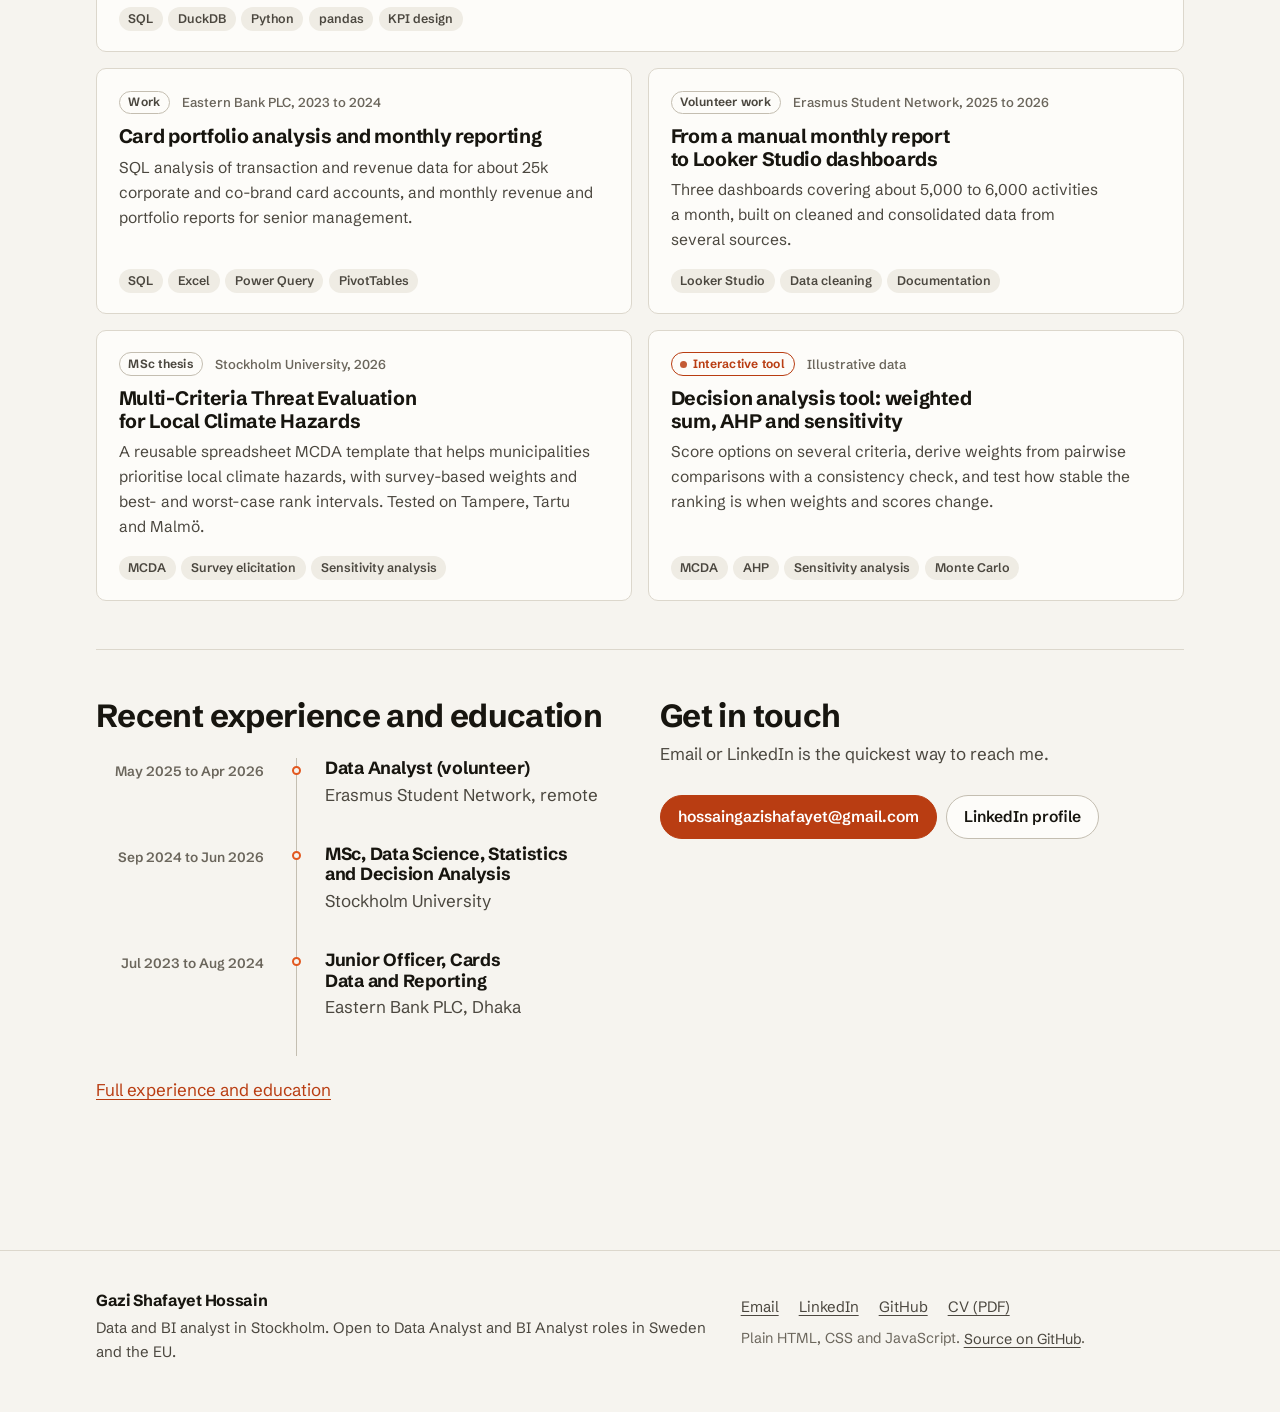
==== commit 54f03403: "Add facts from the CV: availability, SFI level, course certificates, MSc coursework, Eastern Bank re" ====
--- a/index.html
+++ b/index.html
@@ -55,15 +55,18 @@
       "hasCredential": [
         { "@type": "EducationalOccupationalCredential", "credentialCategory": "degree", "name": "MSc in Data Science, Statistics and Decision Analysis", "recognizedBy": { "@type": "CollegeOrUniversity", "name": "Stockholm University" } },
         { "@type": "EducationalOccupationalCredential", "credentialCategory": "degree", "name": "BSc in Computer Science and Engineering", "recognizedBy": { "@type": "CollegeOrUniversity", "name": "North South University" } },
-        { "@type": "EducationalOccupationalCredential", "credentialCategory": "certificate", "name": "Power BI online course certificate (Udemy, 2026; not yet used at work)", "recognizedBy": { "@type": "Organization", "name": "Udemy" } },
-        { "@type": "EducationalOccupationalCredential", "credentialCategory": "certificate", "name": "Tableau online course certificate (Udemy, 2026; not yet used at work)", "recognizedBy": { "@type": "Organization", "name": "Udemy" } }
+        { "@type": "EducationalOccupationalCredential", "credentialCategory": "certificate", "name": "Microsoft Power BI Desktop for Business Intelligence (Udemy course, Aug 2026; not yet used at work)", "recognizedBy": { "@type": "Organization", "name": "Udemy" } },
+        { "@type": "EducationalOccupationalCredential", "credentialCategory": "certificate", "name": "Tableau A-Z: Hands-On Tableau Training for Data Science (Udemy course, Nov 2026; not yet used at work)", "recognizedBy": { "@type": "Organization", "name": "Udemy" } },
+        { "@type": "EducationalOccupationalCredential", "credentialCategory": "certificate", "name": "R Programming A-Z: R For Data Science (Udemy course, Aug 2026)", "recognizedBy": { "@type": "Organization", "name": "Udemy" } },
+        { "@type": "EducationalOccupationalCredential", "credentialCategory": "certificate", "name": "Data Fundamentals (IBM SkillsBuild, Sep 2024)", "recognizedBy": { "@type": "Organization", "name": "IBM SkillsBuild" } }
       ],
       "knowsAbout": [
         "Data analysis", "Business intelligence", "Reporting", "KPI design", "Dashboard design",
         "SQL", "Microsoft Excel", "Power Query", "PivotTables", "Looker Studio",
         "Python", "pandas", "NumPy", "R",
         "Statistics", "Multi-criteria decision analysis", "Analytic hierarchy process",
-        "Sensitivity analysis", "Uncertainty analysis", "Decision analysis"
+        "Sensitivity analysis", "Uncertainty analysis", "Decision analysis",
+        "Bayesian statistics", "Machine learning", "Git", "Jira", "Confluence"
       ],
       "knowsLanguage": [
         { "@type": "Language", "name": "English", "alternateName": "en" },
@@ -142,10 +145,11 @@
       <dl class="facts" aria-label="Key facts">
         <div><dt>Based in</dt><dd>Stockholm, Sweden</dd></div>
         <div><dt>Roles</dt><dd>Data Analyst, BI Analyst</dd></div>
+        <div><dt>Available</dt><dd>Immediately</dd></div>
         <div><dt>At work</dt><dd>SQL, Excel (Power Query, PivotTables), Looker Studio</dd></div>
-        <div><dt>Also</dt><dd>Python (pandas, NumPy) and R from coursework; Power BI and Tableau course certificates, 2026</dd></div>
+        <div><dt>Also</dt><dd>Python (pandas, NumPy) and R from MSc coursework; Power BI and Tableau course certificates, 2026</dd></div>
         <div><dt>Education</dt><dd>MSc Data Science, Statistics and Decision Analysis, Stockholm University, 2024 to 2026</dd></div>
-        <div><dt>Languages</dt><dd>English (fluent), Bengali (native), Swedish (SFI, in progress)</dd></div>
+        <div><dt>Languages</dt><dd>English (fluent), Bengali (native), Swedish (basic, SFI course 3C in progress)</dd></div>
       </dl>
     </section>
 
